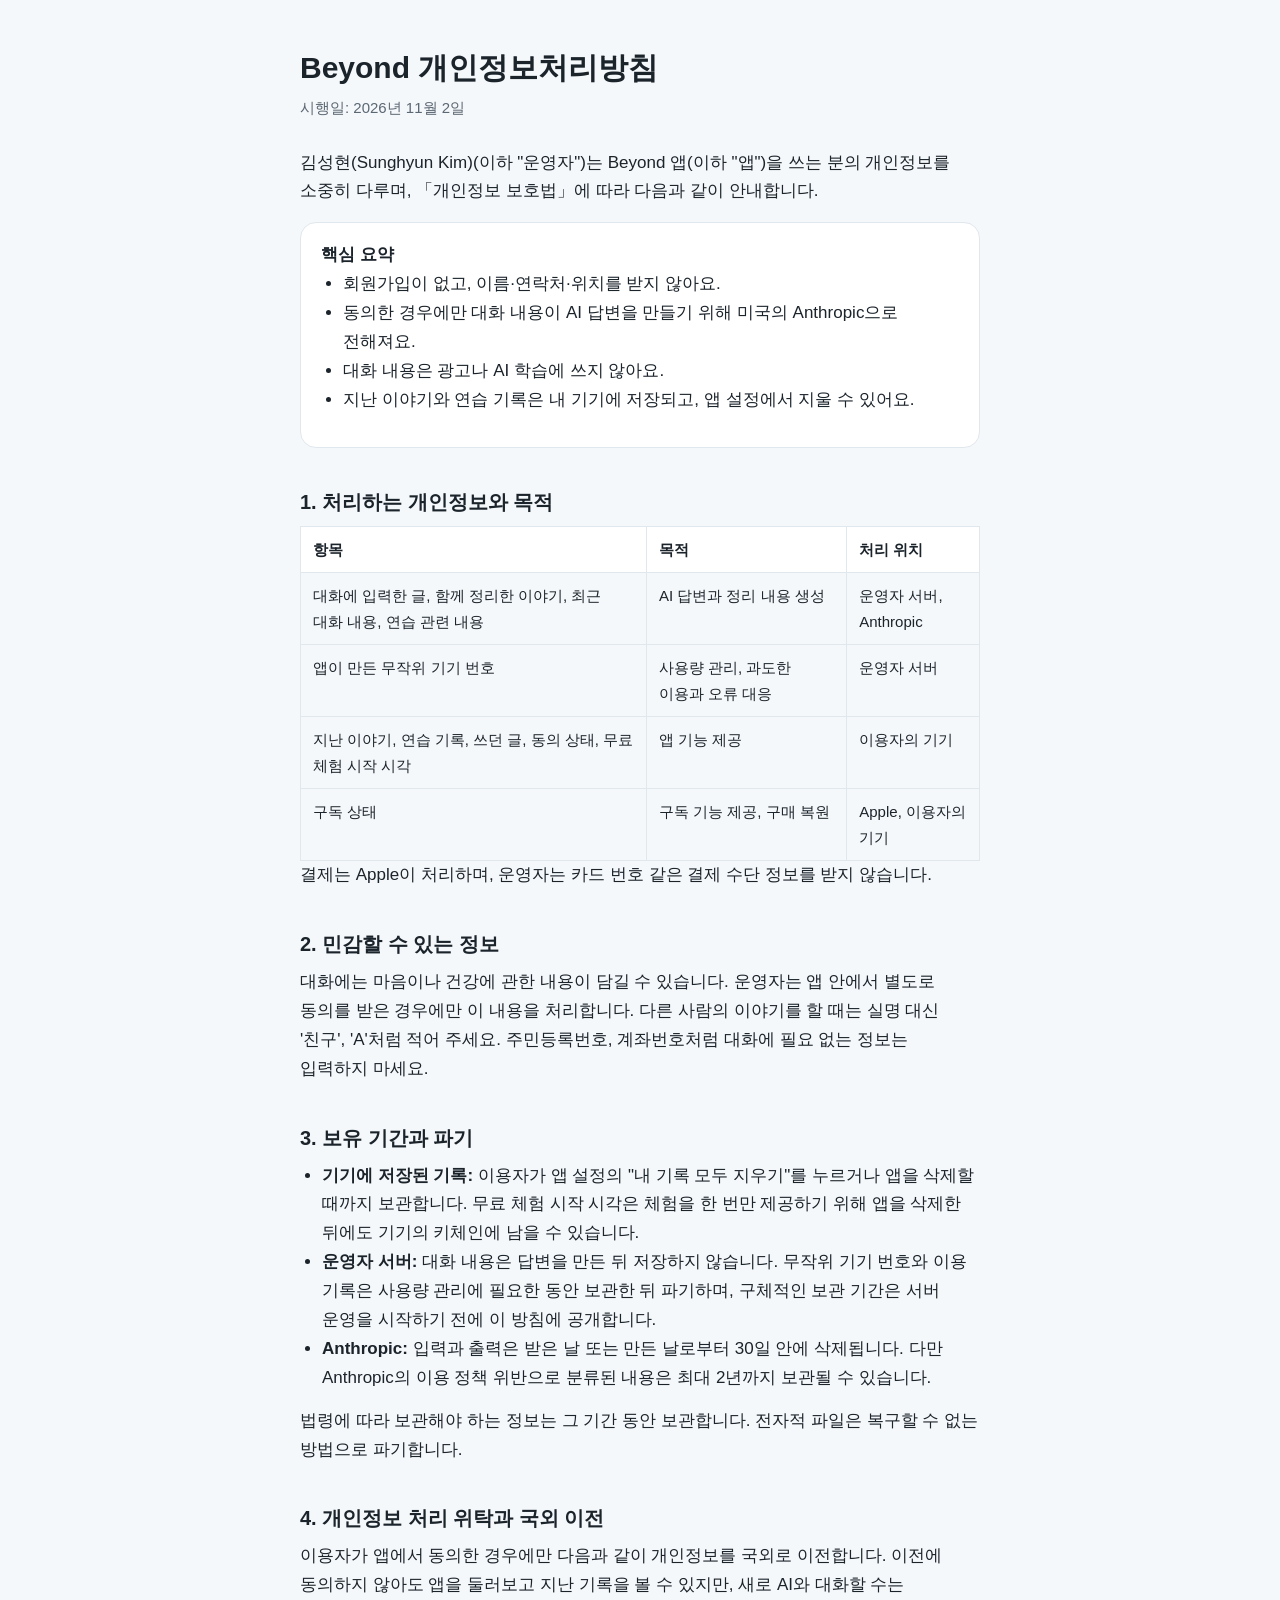
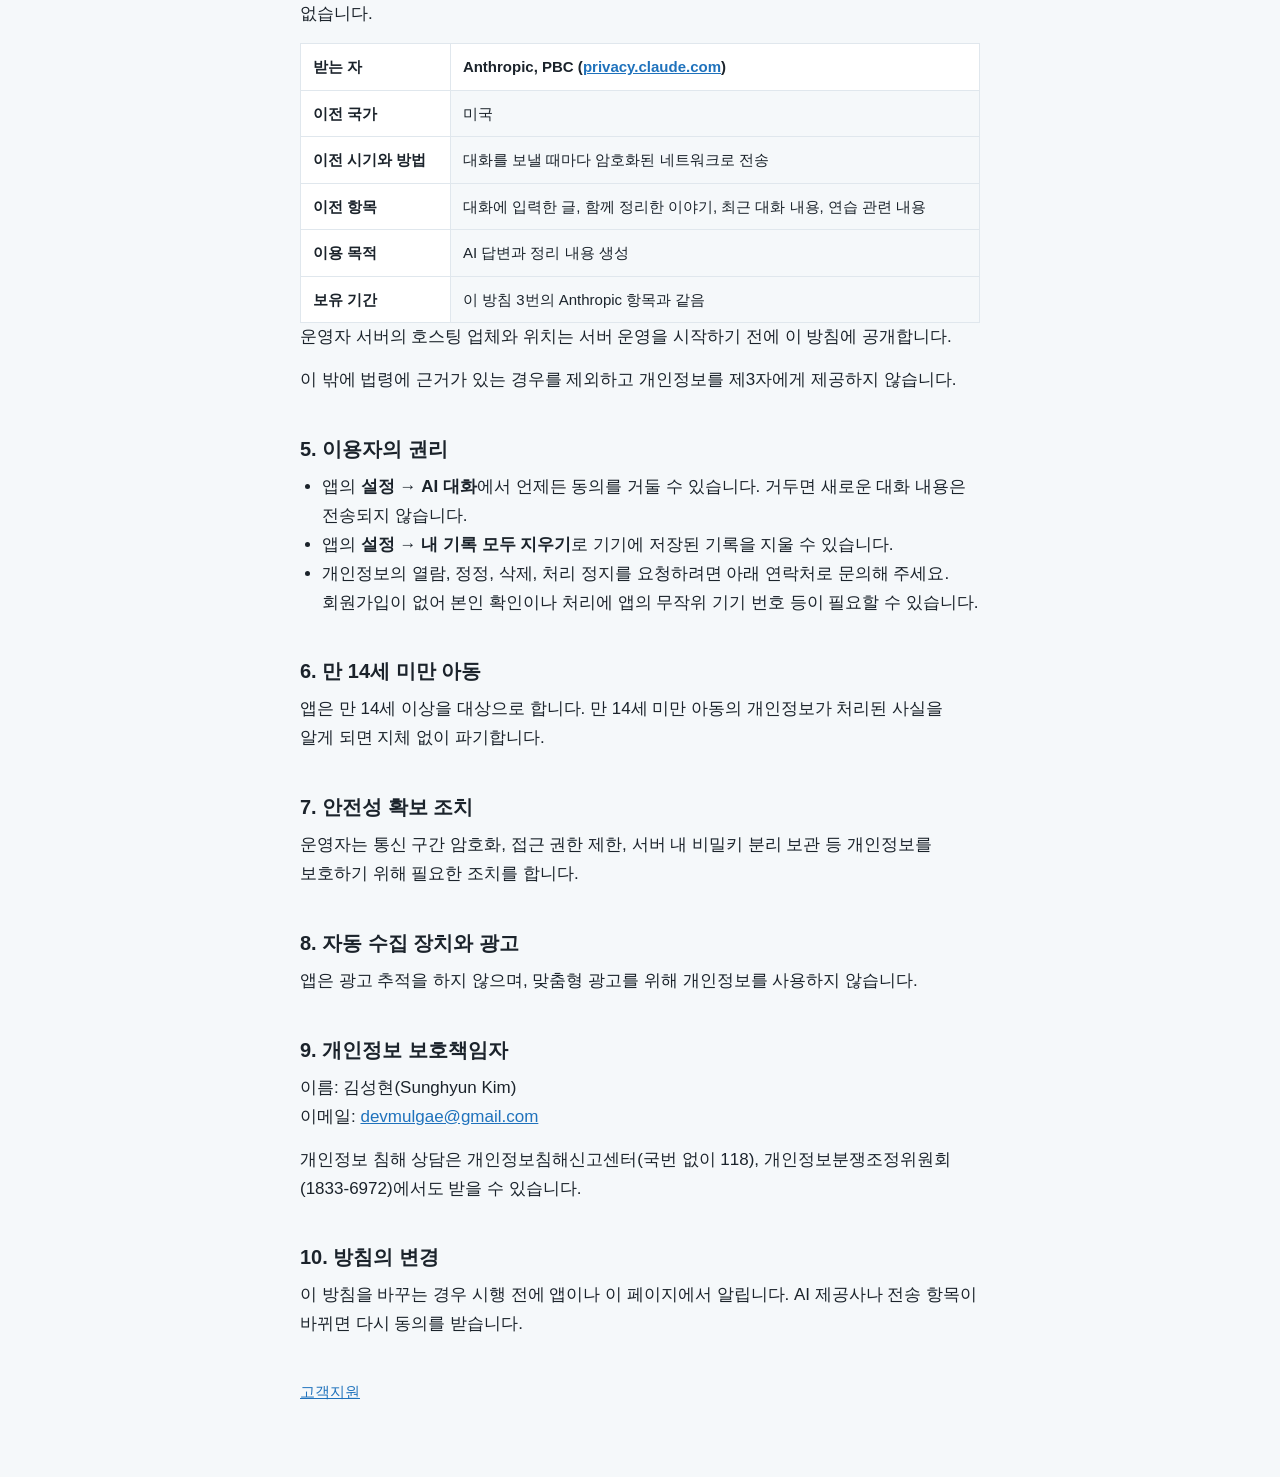
==== privacy/index.html @ 3f78236b "docs: Beyond 개인정보처리방침과 고객지원 페이지 추가 Co-Authored-By: Claude Opus 5.5 <noreply@anthropic.com>" ====
<!doctype html>
<html lang="ko">
<head>
<meta charset="utf-8">
<meta name="viewport" content="width=device-width, initial-scale=1">
<title>Beyond 개인정보처리방침</title>
<link rel="stylesheet" href="../style.css">
</head>
<body>
<main>
<h1>Beyond 개인정보처리방침</h1>
<p class="meta">시행일: 2026년 11월 2일</p>

<p>김성현(Sunghyun Kim)(이하 "운영자")는 Beyond 앱(이하 "앱")을 쓰는 분의 개인정보를 소중히 다루며, 「개인정보 보호법」에 따라 다음과 같이 안내합니다.</p>

<div class="card">
<strong>핵심 요약</strong>
<ul>
<li>회원가입이 없고, 이름·연락처·위치를 받지 않아요.</li>
<li>동의한 경우에만 대화 내용이 AI 답변을 만들기 위해 미국의 Anthropic으로 전해져요.</li>
<li>대화 내용은 광고나 AI 학습에 쓰지 않아요.</li>
<li>지난 이야기와 연습 기록은 내 기기에 저장되고, 앱 설정에서 지울 수 있어요.</li>
</ul>
</div>

<h2>1. 처리하는 개인정보와 목적</h2>
<div class="table"><table>
<tr><th>항목</th><th>목적</th><th>처리 위치</th></tr>
<tr><td>대화에 입력한 글, 함께 정리한 이야기, 최근 대화 내용, 연습 관련 내용</td><td>AI 답변과 정리 내용 생성</td><td>운영자 서버, Anthropic</td></tr>
<tr><td>앱이 만든 무작위 기기 번호</td><td>사용량 관리, 과도한 이용과 오류 대응</td><td>운영자 서버</td></tr>
<tr><td>지난 이야기, 연습 기록, 쓰던 글, 동의 상태, 무료 체험 시작 시각</td><td>앱 기능 제공</td><td>이용자의 기기</td></tr>
<tr><td>구독 상태</td><td>구독 기능 제공, 구매 복원</td><td>Apple, 이용자의 기기</td></tr>
</table></div>
<p>결제는 Apple이 처리하며, 운영자는 카드 번호 같은 결제 수단 정보를 받지 않습니다.</p>

<h2>2. 민감할 수 있는 정보</h2>
<p>대화에는 마음이나 건강에 관한 내용이 담길 수 있습니다. 운영자는 앱 안에서 별도로 동의를 받은 경우에만 이 내용을 처리합니다. 다른 사람의 이야기를 할 때는 실명 대신 '친구', 'A'처럼 적어 주세요. 주민등록번호, 계좌번호처럼 대화에 필요 없는 정보는 입력하지 마세요.</p>

<h2>3. 보유 기간과 파기</h2>
<ul>
<li><strong>기기에 저장된 기록:</strong> 이용자가 앱 설정의 "내 기록 모두 지우기"를 누르거나 앱을 삭제할 때까지 보관합니다. 무료 체험 시작 시각은 체험을 한 번만 제공하기 위해 앱을 삭제한 뒤에도 기기의 키체인에 남을 수 있습니다.</li>
<li><strong>운영자 서버:</strong> 대화 내용은 답변을 만든 뒤 저장하지 않습니다. 무작위 기기 번호와 이용 기록은 사용량 관리에 필요한 동안 보관한 뒤 파기하며, 구체적인 보관 기간은 서버 운영을 시작하기 전에 이 방침에 공개합니다.</li>
<li><strong>Anthropic:</strong> 입력과 출력은 받은 날 또는 만든 날로부터 30일 안에 삭제됩니다. 다만 Anthropic의 이용 정책 위반으로 분류된 내용은 최대 2년까지 보관될 수 있습니다.</li>
</ul>
<p>법령에 따라 보관해야 하는 정보는 그 기간 동안 보관합니다. 전자적 파일은 복구할 수 없는 방법으로 파기합니다.</p>

<h2>4. 개인정보 처리 위탁과 국외 이전</h2>
<p>이용자가 앱에서 동의한 경우에만 다음과 같이 개인정보를 국외로 이전합니다. 이전에 동의하지 않아도 앱을 둘러보고 지난 기록을 볼 수 있지만, 새로 AI와 대화할 수는 없습니다.</p>
<div class="table"><table>
<tr><th>받는 자</th><th>Anthropic, PBC (<a href="https://privacy.claude.com">privacy.claude.com</a>)</th></tr>
<tr><th>이전 국가</th><td>미국</td></tr>
<tr><th>이전 시기와 방법</th><td>대화를 보낼 때마다 암호화된 네트워크로 전송</td></tr>
<tr><th>이전 항목</th><td>대화에 입력한 글, 함께 정리한 이야기, 최근 대화 내용, 연습 관련 내용</td></tr>
<tr><th>이용 목적</th><td>AI 답변과 정리 내용 생성</td></tr>
<tr><th>보유 기간</th><td>이 방침 3번의 Anthropic 항목과 같음</td></tr>
</table></div>
<p>운영자 서버의 호스팅 업체와 위치는 서버 운영을 시작하기 전에 이 방침에 공개합니다.</p>
<p>이 밖에 법령에 근거가 있는 경우를 제외하고 개인정보를 제3자에게 제공하지 않습니다.</p>

<h2>5. 이용자의 권리</h2>
<ul>
<li>앱의 <strong>설정 → AI 대화</strong>에서 언제든 동의를 거둘 수 있습니다. 거두면 새로운 대화 내용은 전송되지 않습니다.</li>
<li>앱의 <strong>설정 → 내 기록 모두 지우기</strong>로 기기에 저장된 기록을 지울 수 있습니다.</li>
<li>개인정보의 열람, 정정, 삭제, 처리 정지를 요청하려면 아래 연락처로 문의해 주세요. 회원가입이 없어 본인 확인이나 처리에 앱의 무작위 기기 번호 등이 필요할 수 있습니다.</li>
</ul>

<h2>6. 만 14세 미만 아동</h2>
<p>앱은 만 14세 이상을 대상으로 합니다. 만 14세 미만 아동의 개인정보가 처리된 사실을 알게 되면 지체 없이 파기합니다.</p>

<h2>7. 안전성 확보 조치</h2>
<p>운영자는 통신 구간 암호화, 접근 권한 제한, 서버 내 비밀키 분리 보관 등 개인정보를 보호하기 위해 필요한 조치를 합니다.</p>

<h2>8. 자동 수집 장치와 광고</h2>
<p>앱은 광고 추적을 하지 않으며, 맞춤형 광고를 위해 개인정보를 사용하지 않습니다.</p>

<h2>9. 개인정보 보호책임자</h2>
<p>이름: 김성현(Sunghyun Kim)<br>이메일: <a href="mailto:devmulgae@gmail.com">devmulgae@gmail.com</a></p>
<p>개인정보 침해 상담은 개인정보침해신고센터(국번 없이 118), 개인정보분쟁조정위원회(1833-6972)에서도 받을 수 있습니다.</p>

<h2>10. 방침의 변경</h2>
<p>이 방침을 바꾸는 경우 시행 전에 앱이나 이 페이지에서 알립니다. AI 제공사나 전송 항목이 바뀌면 다시 동의를 받습니다.</p>

<nav><a href="../support/">고객지원</a></nav>
</main>
</body>
</html>
---- style.css ----
:root {
  color-scheme: light dark;
  --canvas: #f5f8fa;
  --surface: #ffffff;
  --text: #1b232b;
  --muted: #5b6773;
  --accent: #1f72bc;
  --border: #e0e7ed;
}
@media (prefers-color-scheme: dark) {
  :root {
    --canvas: #12181e;
    --surface: #1b232b;
    --text: #f1f5f8;
    --muted: #a9b5c0;
    --accent: #7dbbf0;
    --border: #2d3843;
  }
}
* { box-sizing: border-box; }
body {
  margin: 0;
  background: var(--canvas);
  color: var(--text);
  font-family: -apple-system, BlinkMacSystemFont, "Apple SD Gothic Neo", "Noto Sans KR", sans-serif;
  font-size: 17px;
  line-height: 1.7;
  word-break: keep-all;
  overflow-wrap: anywhere;
}
main { max-width: 720px; margin: 0 auto; padding: 48px 20px 72px; }
h1 { font-size: 30px; line-height: 1.3; margin: 0 0 8px; }
h2 { font-size: 20px; line-height: 1.4; margin: 40px 0 10px; }
p, ul { margin: 0 0 14px; }
ul { padding-left: 22px; }
a { color: var(--accent); }
.meta { color: var(--muted); font-size: 15px; margin-bottom: 28px; }
.card {
  background: var(--surface);
  border: 1px solid var(--border);
  border-radius: 16px;
  padding: 18px 20px;
  margin: 16px 0;
}
.table { overflow-x: auto; }
table { width: 100%; min-width: 480px; border-collapse: collapse; font-size: 15px; }
th, td { border: 1px solid var(--border); padding: 10px 12px; text-align: left; vertical-align: top; }
th { background: var(--surface); }
nav { margin-top: 40px; color: var(--muted); font-size: 15px; }
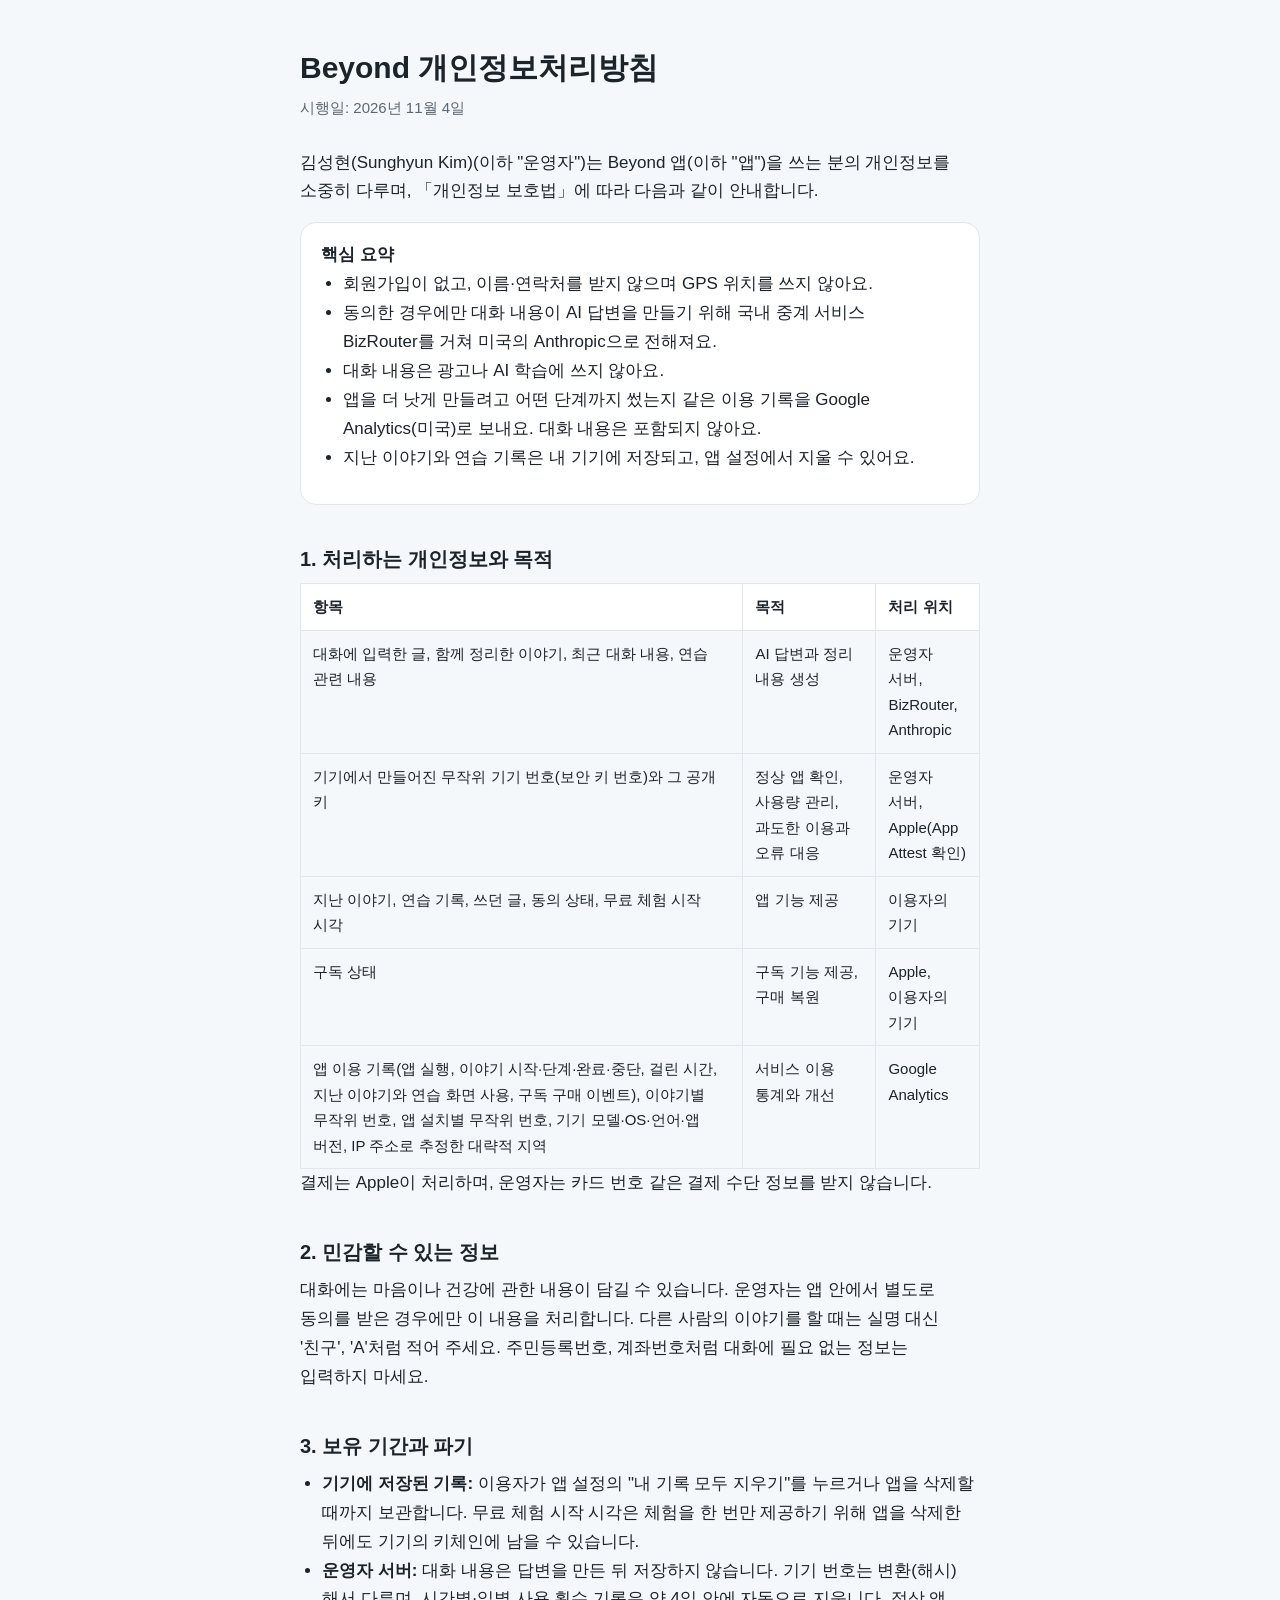
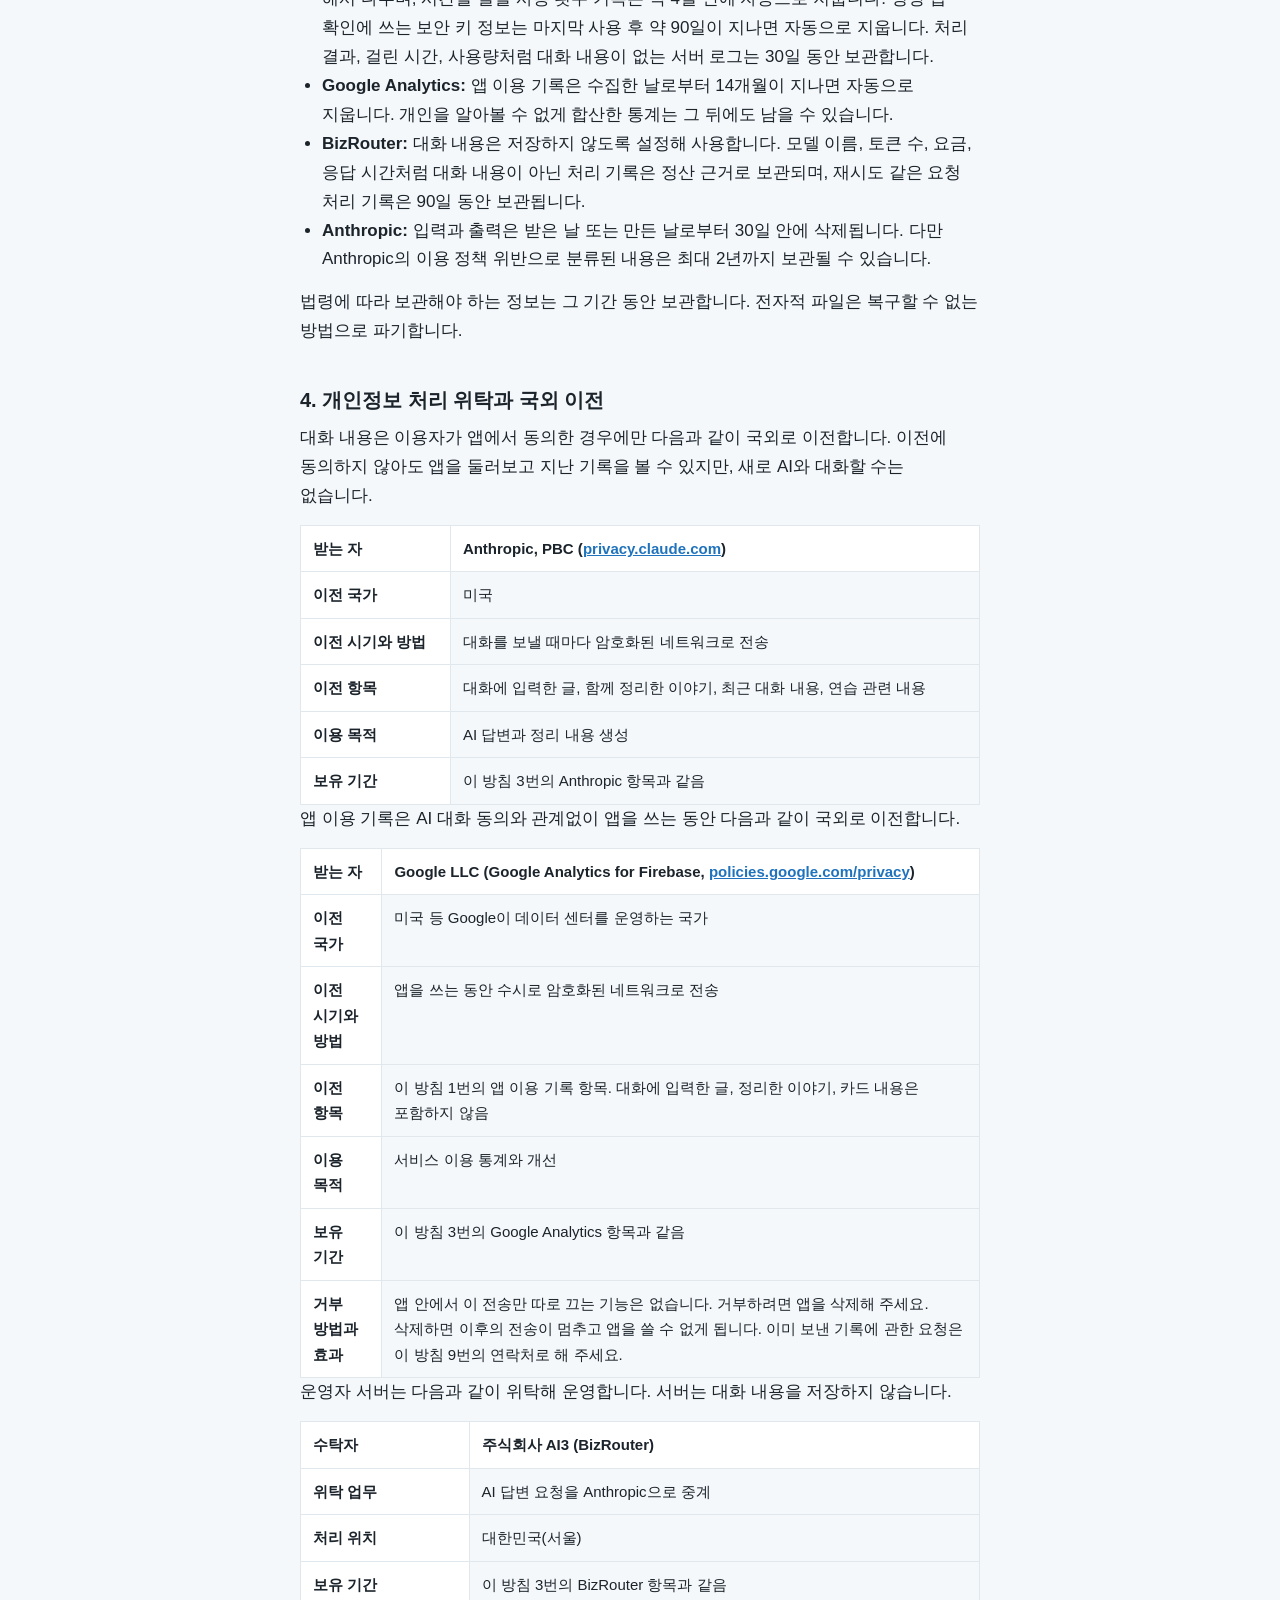
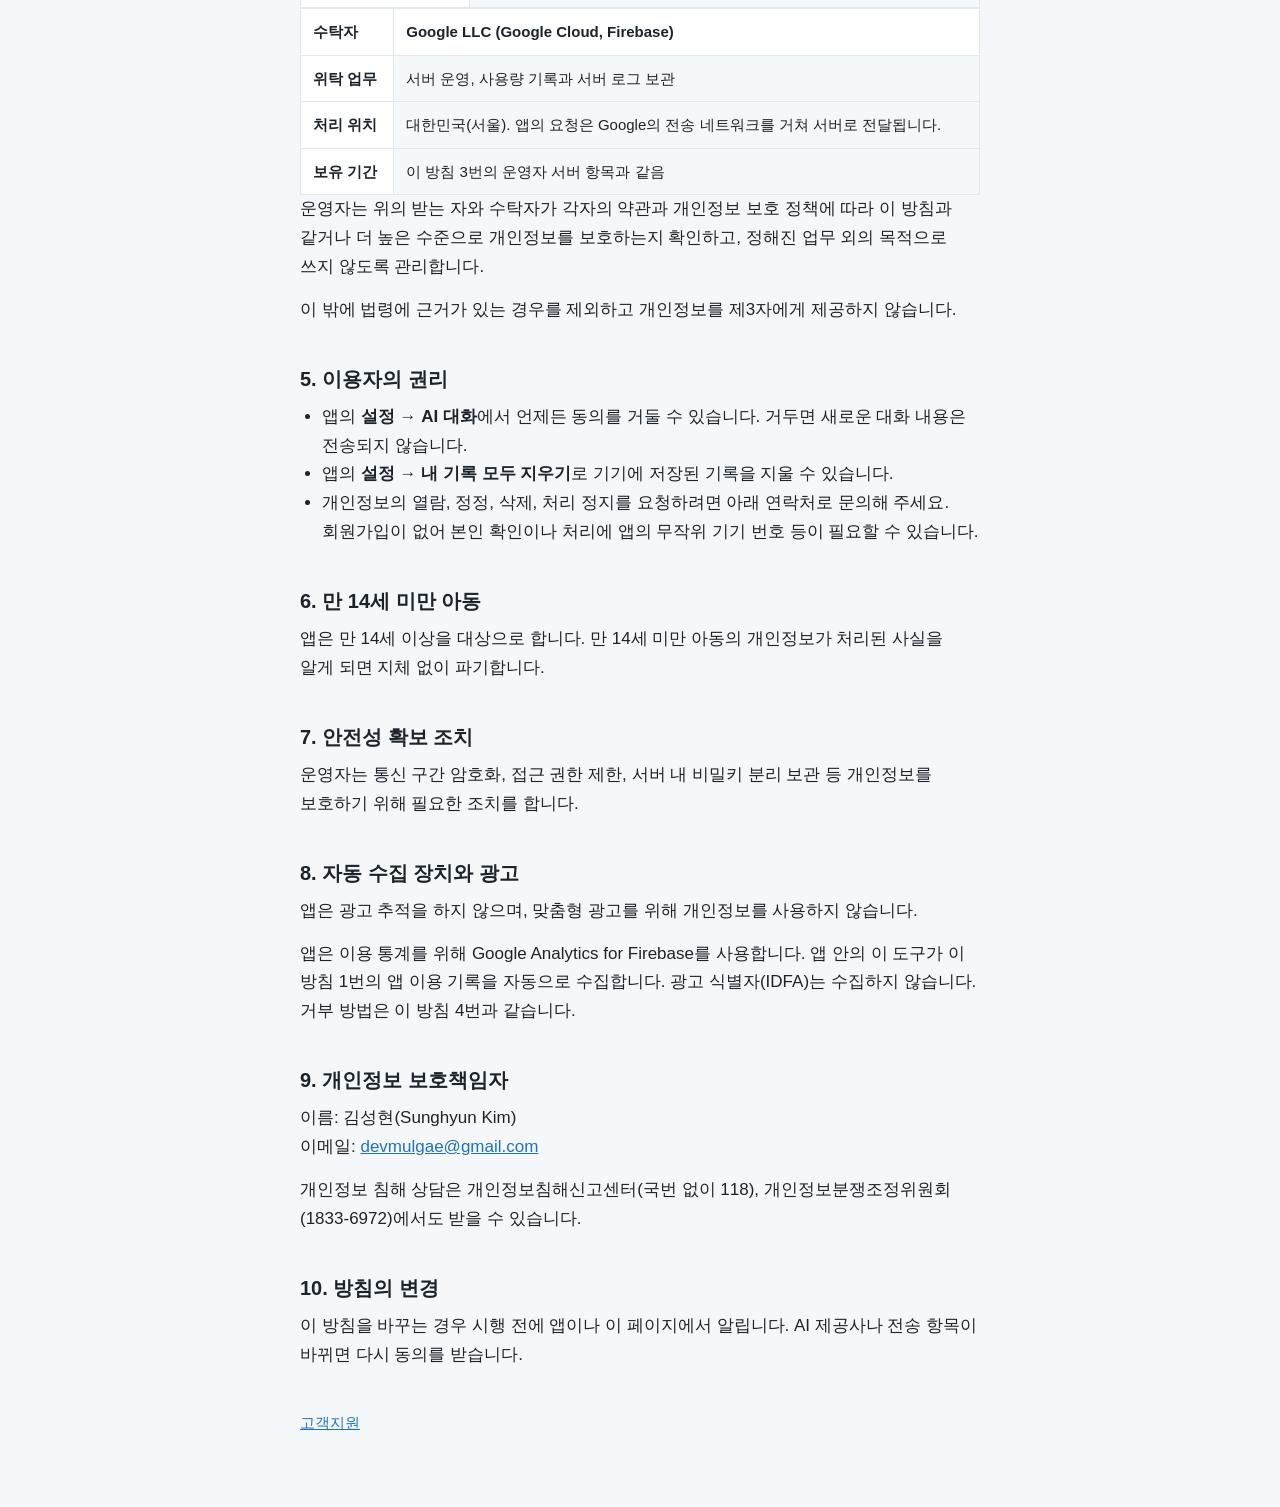
==== commit 98e55072: "docs: 개인정보처리방침에 BizRouter·Firebase·GA4 내용을 반영하고 고객지원 FAQ를 보강함 Co-Authored-By: Claude Opus 5.5 <norep" ====
--- a/privacy/index.html
+++ b/privacy/index.html
@@ -9,16 +9,17 @@
 <body>
 <main>
 <h1>Beyond 개인정보처리방침</h1>
-<p class="meta">시행일: 2026년 11월 2일</p>
+<p class="meta">시행일: 2026년 11월 4일</p>
 
 <p>김성현(Sunghyun Kim)(이하 "운영자")는 Beyond 앱(이하 "앱")을 쓰는 분의 개인정보를 소중히 다루며, 「개인정보 보호법」에 따라 다음과 같이 안내합니다.</p>
 
 <div class="card">
 <strong>핵심 요약</strong>
 <ul>
-<li>회원가입이 없고, 이름·연락처·위치를 받지 않아요.</li>
-<li>동의한 경우에만 대화 내용이 AI 답변을 만들기 위해 미국의 Anthropic으로 전해져요.</li>
+<li>회원가입이 없고, 이름·연락처를 받지 않으며 GPS 위치를 쓰지 않아요.</li>
+<li>동의한 경우에만 대화 내용이 AI 답변을 만들기 위해 국내 중계 서비스 BizRouter를 거쳐 미국의 Anthropic으로 전해져요.</li>
 <li>대화 내용은 광고나 AI 학습에 쓰지 않아요.</li>
+<li>앱을 더 낫게 만들려고 어떤 단계까지 썼는지 같은 이용 기록을 Google Analytics(미국)로 보내요. 대화 내용은 포함되지 않아요.</li>
 <li>지난 이야기와 연습 기록은 내 기기에 저장되고, 앱 설정에서 지울 수 있어요.</li>
 </ul>
 </div>
@@ -26,10 +27,11 @@
 <h2>1. 처리하는 개인정보와 목적</h2>
 <div class="table"><table>
 <tr><th>항목</th><th>목적</th><th>처리 위치</th></tr>
-<tr><td>대화에 입력한 글, 함께 정리한 이야기, 최근 대화 내용, 연습 관련 내용</td><td>AI 답변과 정리 내용 생성</td><td>운영자 서버, Anthropic</td></tr>
-<tr><td>앱이 만든 무작위 기기 번호</td><td>사용량 관리, 과도한 이용과 오류 대응</td><td>운영자 서버</td></tr>
+<tr><td>대화에 입력한 글, 함께 정리한 이야기, 최근 대화 내용, 연습 관련 내용</td><td>AI 답변과 정리 내용 생성</td><td>운영자 서버, BizRouter, Anthropic</td></tr>
+<tr><td>기기에서 만들어진 무작위 기기 번호(보안 키 번호)와 그 공개 키</td><td>정상 앱 확인, 사용량 관리, 과도한 이용과 오류 대응</td><td>운영자 서버, Apple(App Attest 확인)</td></tr>
 <tr><td>지난 이야기, 연습 기록, 쓰던 글, 동의 상태, 무료 체험 시작 시각</td><td>앱 기능 제공</td><td>이용자의 기기</td></tr>
 <tr><td>구독 상태</td><td>구독 기능 제공, 구매 복원</td><td>Apple, 이용자의 기기</td></tr>
+<tr><td>앱 이용 기록(앱 실행, 이야기 시작·단계·완료·중단, 걸린 시간, 지난 이야기와 연습 화면 사용, 구독 구매 이벤트), 이야기별 무작위 번호, 앱 설치별 무작위 번호, 기기 모델·OS·언어·앱 버전, IP 주소로 추정한 대략적 지역</td><td>서비스 이용 통계와 개선</td><td>Google Analytics</td></tr>
 </table></div>
 <p>결제는 Apple이 처리하며, 운영자는 카드 번호 같은 결제 수단 정보를 받지 않습니다.</p>
 
@@ -39,13 +41,15 @@
 <h2>3. 보유 기간과 파기</h2>
 <ul>
 <li><strong>기기에 저장된 기록:</strong> 이용자가 앱 설정의 "내 기록 모두 지우기"를 누르거나 앱을 삭제할 때까지 보관합니다. 무료 체험 시작 시각은 체험을 한 번만 제공하기 위해 앱을 삭제한 뒤에도 기기의 키체인에 남을 수 있습니다.</li>
-<li><strong>운영자 서버:</strong> 대화 내용은 답변을 만든 뒤 저장하지 않습니다. 무작위 기기 번호와 이용 기록은 사용량 관리에 필요한 동안 보관한 뒤 파기하며, 구체적인 보관 기간은 서버 운영을 시작하기 전에 이 방침에 공개합니다.</li>
+<li><strong>운영자 서버:</strong> 대화 내용은 답변을 만든 뒤 저장하지 않습니다. 기기 번호는 변환(해시)해서 다루며, 시간별·일별 사용 횟수 기록은 약 4일 안에 자동으로 지웁니다. 정상 앱 확인에 쓰는 보안 키 정보는 마지막 사용 후 약 90일이 지나면 자동으로 지웁니다. 처리 결과, 걸린 시간, 사용량처럼 대화 내용이 없는 서버 로그는 30일 동안 보관합니다.</li>
+<li><strong>Google Analytics:</strong> 앱 이용 기록은 수집한 날로부터 14개월이 지나면 자동으로 지웁니다. 개인을 알아볼 수 없게 합산한 통계는 그 뒤에도 남을 수 있습니다.</li>
+<li><strong>BizRouter:</strong> 대화 내용은 저장하지 않도록 설정해 사용합니다. 모델 이름, 토큰 수, 요금, 응답 시간처럼 대화 내용이 아닌 처리 기록은 정산 근거로 보관되며, 재시도 같은 요청 처리 기록은 90일 동안 보관됩니다.</li>
 <li><strong>Anthropic:</strong> 입력과 출력은 받은 날 또는 만든 날로부터 30일 안에 삭제됩니다. 다만 Anthropic의 이용 정책 위반으로 분류된 내용은 최대 2년까지 보관될 수 있습니다.</li>
 </ul>
 <p>법령에 따라 보관해야 하는 정보는 그 기간 동안 보관합니다. 전자적 파일은 복구할 수 없는 방법으로 파기합니다.</p>
 
 <h2>4. 개인정보 처리 위탁과 국외 이전</h2>
-<p>이용자가 앱에서 동의한 경우에만 다음과 같이 개인정보를 국외로 이전합니다. 이전에 동의하지 않아도 앱을 둘러보고 지난 기록을 볼 수 있지만, 새로 AI와 대화할 수는 없습니다.</p>
+<p>대화 내용은 이용자가 앱에서 동의한 경우에만 다음과 같이 국외로 이전합니다. 이전에 동의하지 않아도 앱을 둘러보고 지난 기록을 볼 수 있지만, 새로 AI와 대화할 수는 없습니다.</p>
 <div class="table"><table>
 <tr><th>받는 자</th><th>Anthropic, PBC (<a href="https://privacy.claude.com">privacy.claude.com</a>)</th></tr>
 <tr><th>이전 국가</th><td>미국</td></tr>
@@ -54,7 +58,30 @@
 <tr><th>이용 목적</th><td>AI 답변과 정리 내용 생성</td></tr>
 <tr><th>보유 기간</th><td>이 방침 3번의 Anthropic 항목과 같음</td></tr>
 </table></div>
-<p>운영자 서버의 호스팅 업체와 위치는 서버 운영을 시작하기 전에 이 방침에 공개합니다.</p>
+<p>앱 이용 기록은 AI 대화 동의와 관계없이 앱을 쓰는 동안 다음과 같이 국외로 이전합니다.</p>
+<div class="table"><table>
+<tr><th>받는 자</th><th>Google LLC (Google Analytics for Firebase, <a href="https://policies.google.com/privacy">policies.google.com/privacy</a>)</th></tr>
+<tr><th>이전 국가</th><td>미국 등 Google이 데이터 센터를 운영하는 국가</td></tr>
+<tr><th>이전 시기와 방법</th><td>앱을 쓰는 동안 수시로 암호화된 네트워크로 전송</td></tr>
+<tr><th>이전 항목</th><td>이 방침 1번의 앱 이용 기록 항목. 대화에 입력한 글, 정리한 이야기, 카드 내용은 포함하지 않음</td></tr>
+<tr><th>이용 목적</th><td>서비스 이용 통계와 개선</td></tr>
+<tr><th>보유 기간</th><td>이 방침 3번의 Google Analytics 항목과 같음</td></tr>
+<tr><th>거부 방법과 효과</th><td>앱 안에서 이 전송만 따로 끄는 기능은 없습니다. 거부하려면 앱을 삭제해 주세요. 삭제하면 이후의 전송이 멈추고 앱을 쓸 수 없게 됩니다. 이미 보낸 기록에 관한 요청은 이 방침 9번의 연락처로 해 주세요.</td></tr>
+</table></div>
+<p>운영자 서버는 다음과 같이 위탁해 운영합니다. 서버는 대화 내용을 저장하지 않습니다.</p>
+<div class="table"><table>
+<tr><th>수탁자</th><th>주식회사 AI3 (BizRouter)</th></tr>
+<tr><th>위탁 업무</th><td>AI 답변 요청을 Anthropic으로 중계</td></tr>
+<tr><th>처리 위치</th><td>대한민국(서울)</td></tr>
+<tr><th>보유 기간</th><td>이 방침 3번의 BizRouter 항목과 같음</td></tr>
+</table></div>
+<div class="table"><table>
+<tr><th>수탁자</th><th>Google LLC (Google Cloud, Firebase)</th></tr>
+<tr><th>위탁 업무</th><td>서버 운영, 사용량 기록과 서버 로그 보관</td></tr>
+<tr><th>처리 위치</th><td>대한민국(서울). 앱의 요청은 Google의 전송 네트워크를 거쳐 서버로 전달됩니다.</td></tr>
+<tr><th>보유 기간</th><td>이 방침 3번의 운영자 서버 항목과 같음</td></tr>
+</table></div>
+<p>운영자는 위의 받는 자와 수탁자가 각자의 약관과 개인정보 보호 정책에 따라 이 방침과 같거나 더 높은 수준으로 개인정보를 보호하는지 확인하고, 정해진 업무 외의 목적으로 쓰지 않도록 관리합니다.</p>
 <p>이 밖에 법령에 근거가 있는 경우를 제외하고 개인정보를 제3자에게 제공하지 않습니다.</p>
 
 <h2>5. 이용자의 권리</h2>
@@ -72,6 +99,7 @@
 
 <h2>8. 자동 수집 장치와 광고</h2>
 <p>앱은 광고 추적을 하지 않으며, 맞춤형 광고를 위해 개인정보를 사용하지 않습니다.</p>
+<p>앱은 이용 통계를 위해 Google Analytics for Firebase를 사용합니다. 앱 안의 이 도구가 이 방침 1번의 앱 이용 기록을 자동으로 수집합니다. 광고 식별자(IDFA)는 수집하지 않습니다. 거부 방법은 이 방침 4번과 같습니다.</p>
 
 <h2>9. 개인정보 보호책임자</h2>
 <p>이름: 김성현(Sunghyun Kim)<br>이메일: <a href="mailto:devmulgae@gmail.com">devmulgae@gmail.com</a></p>
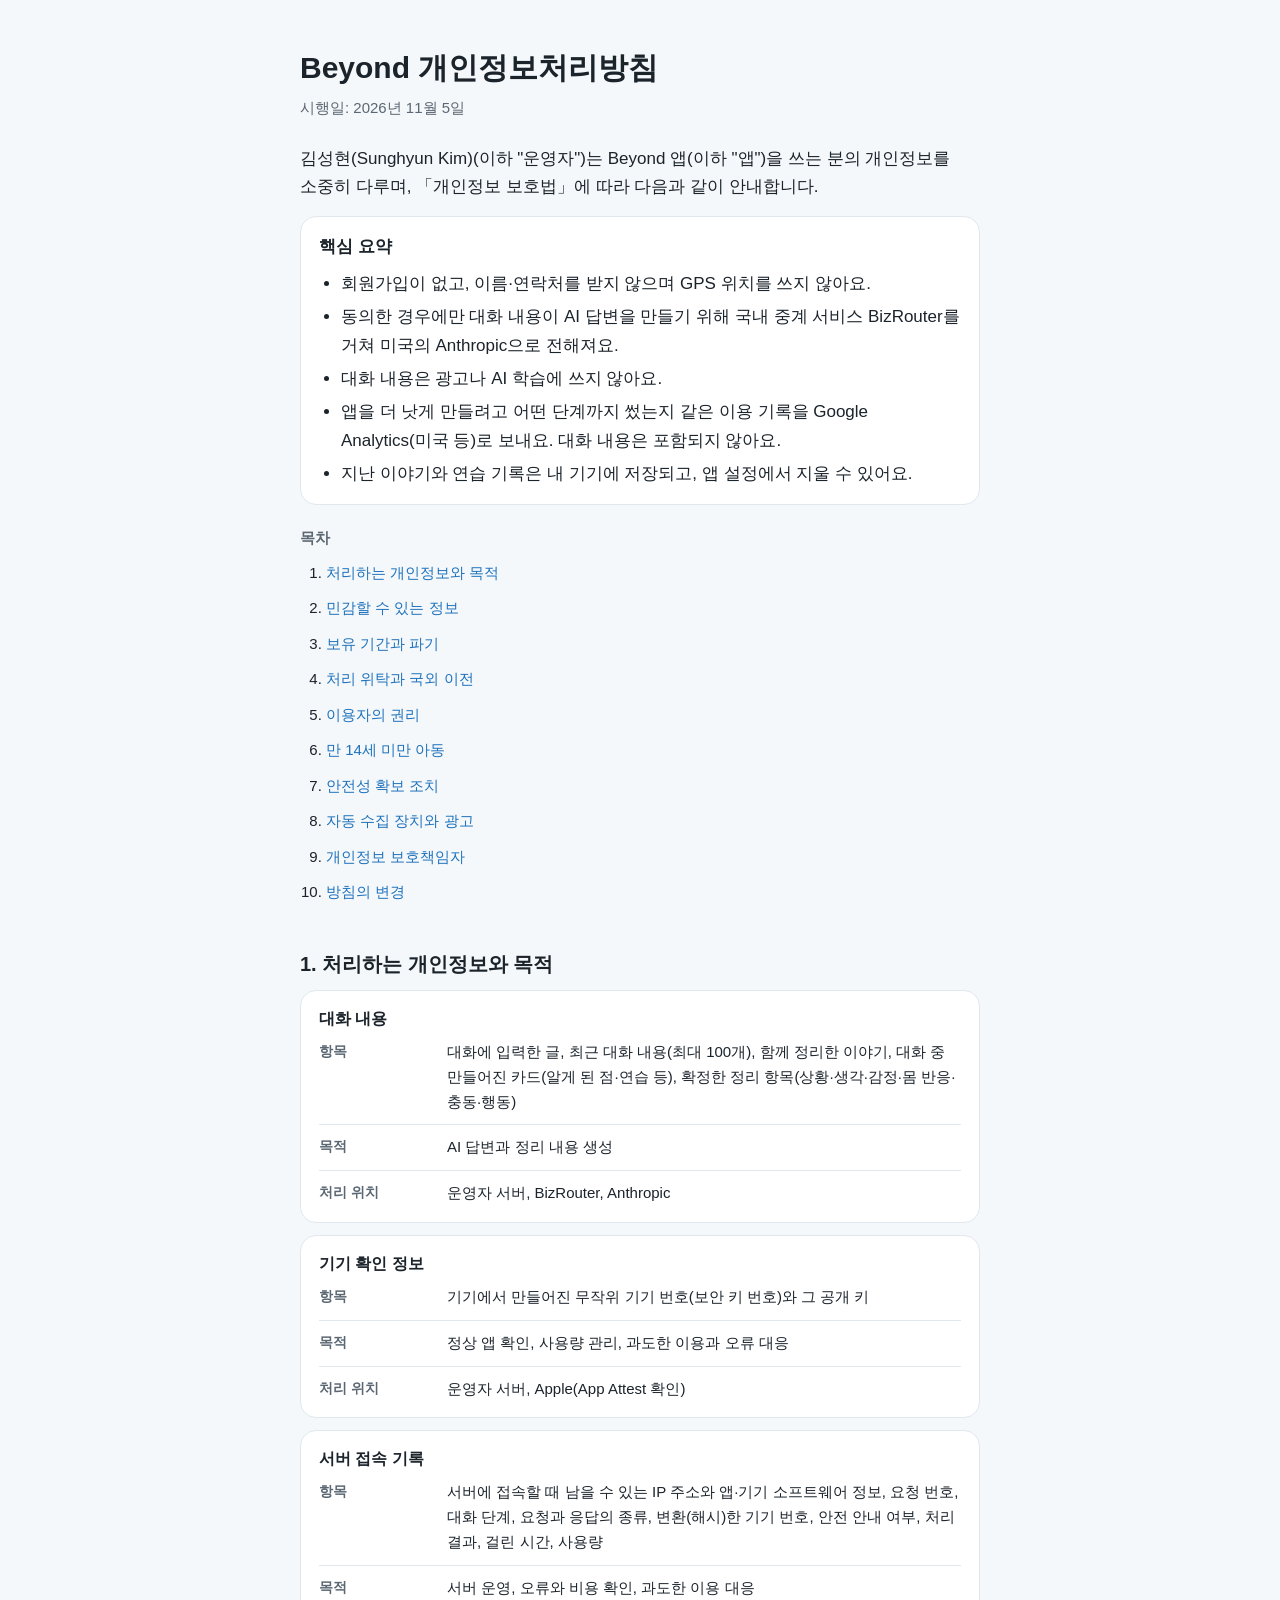
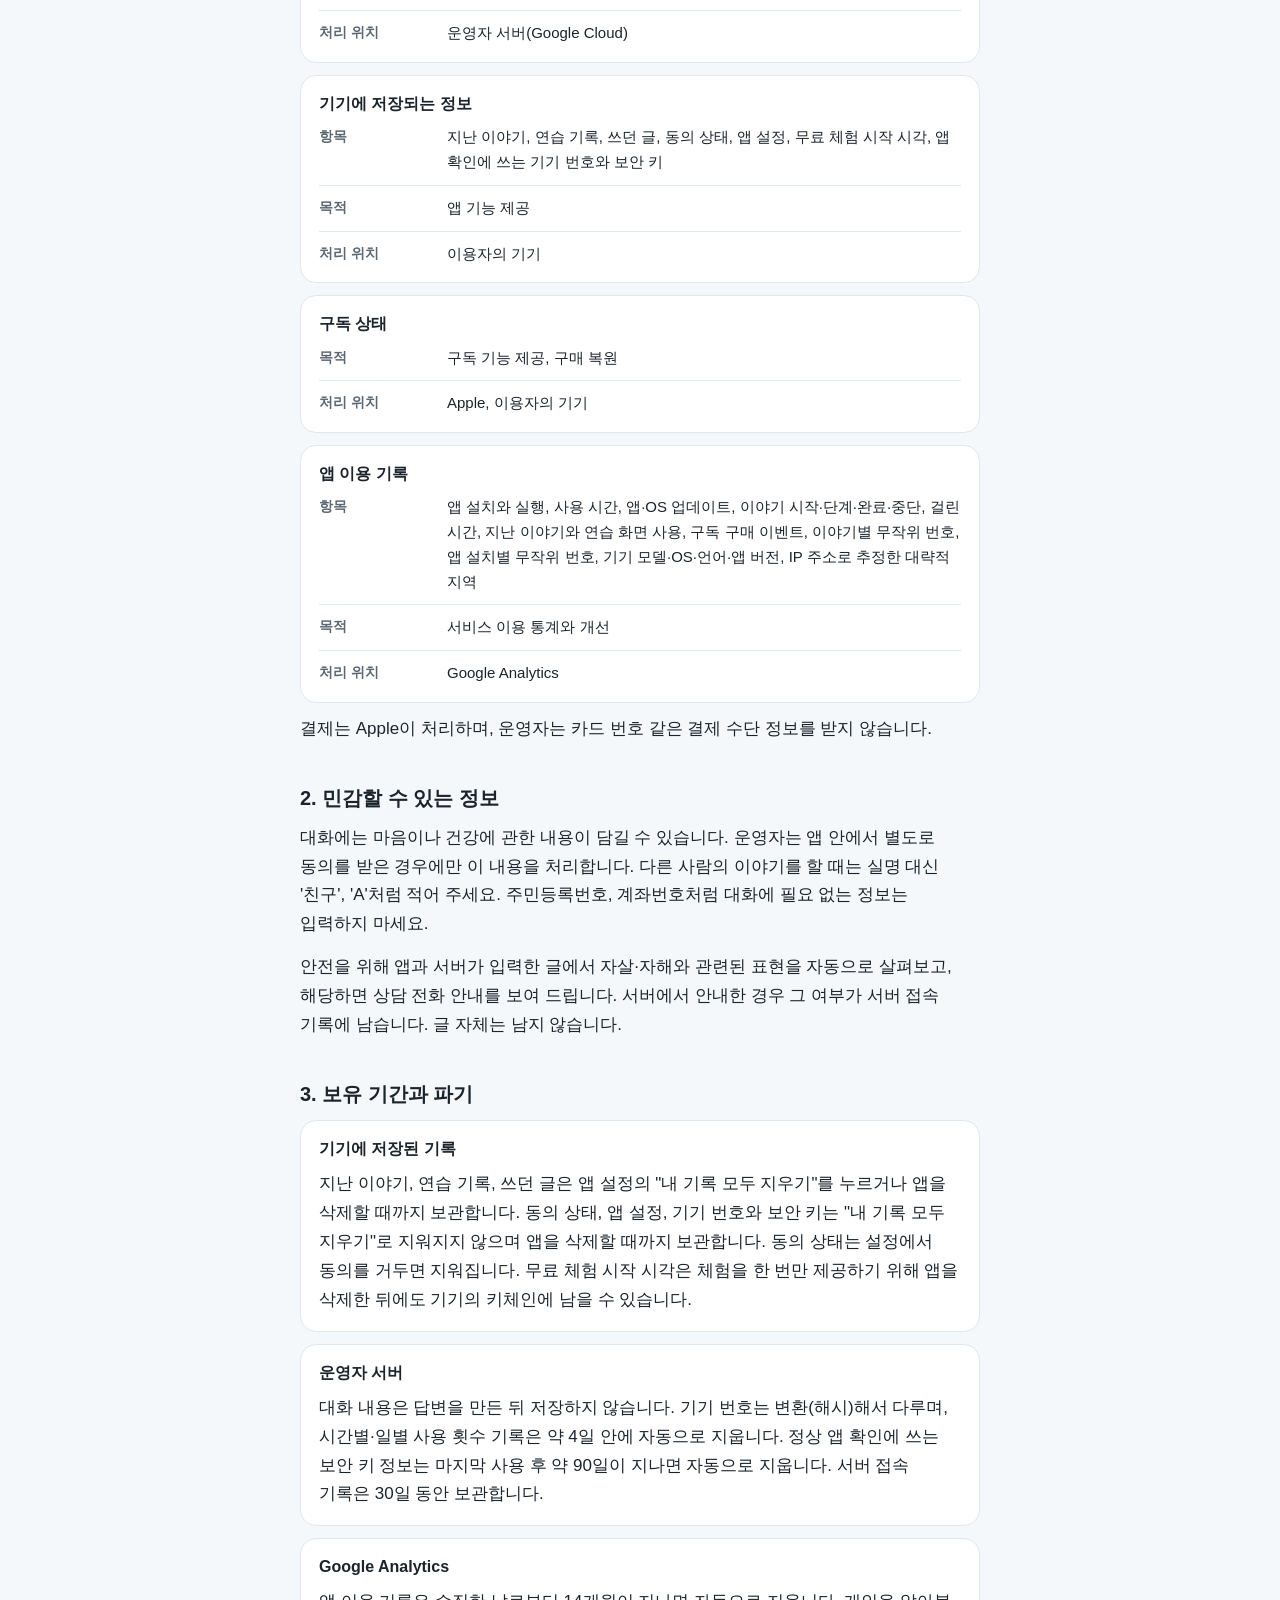
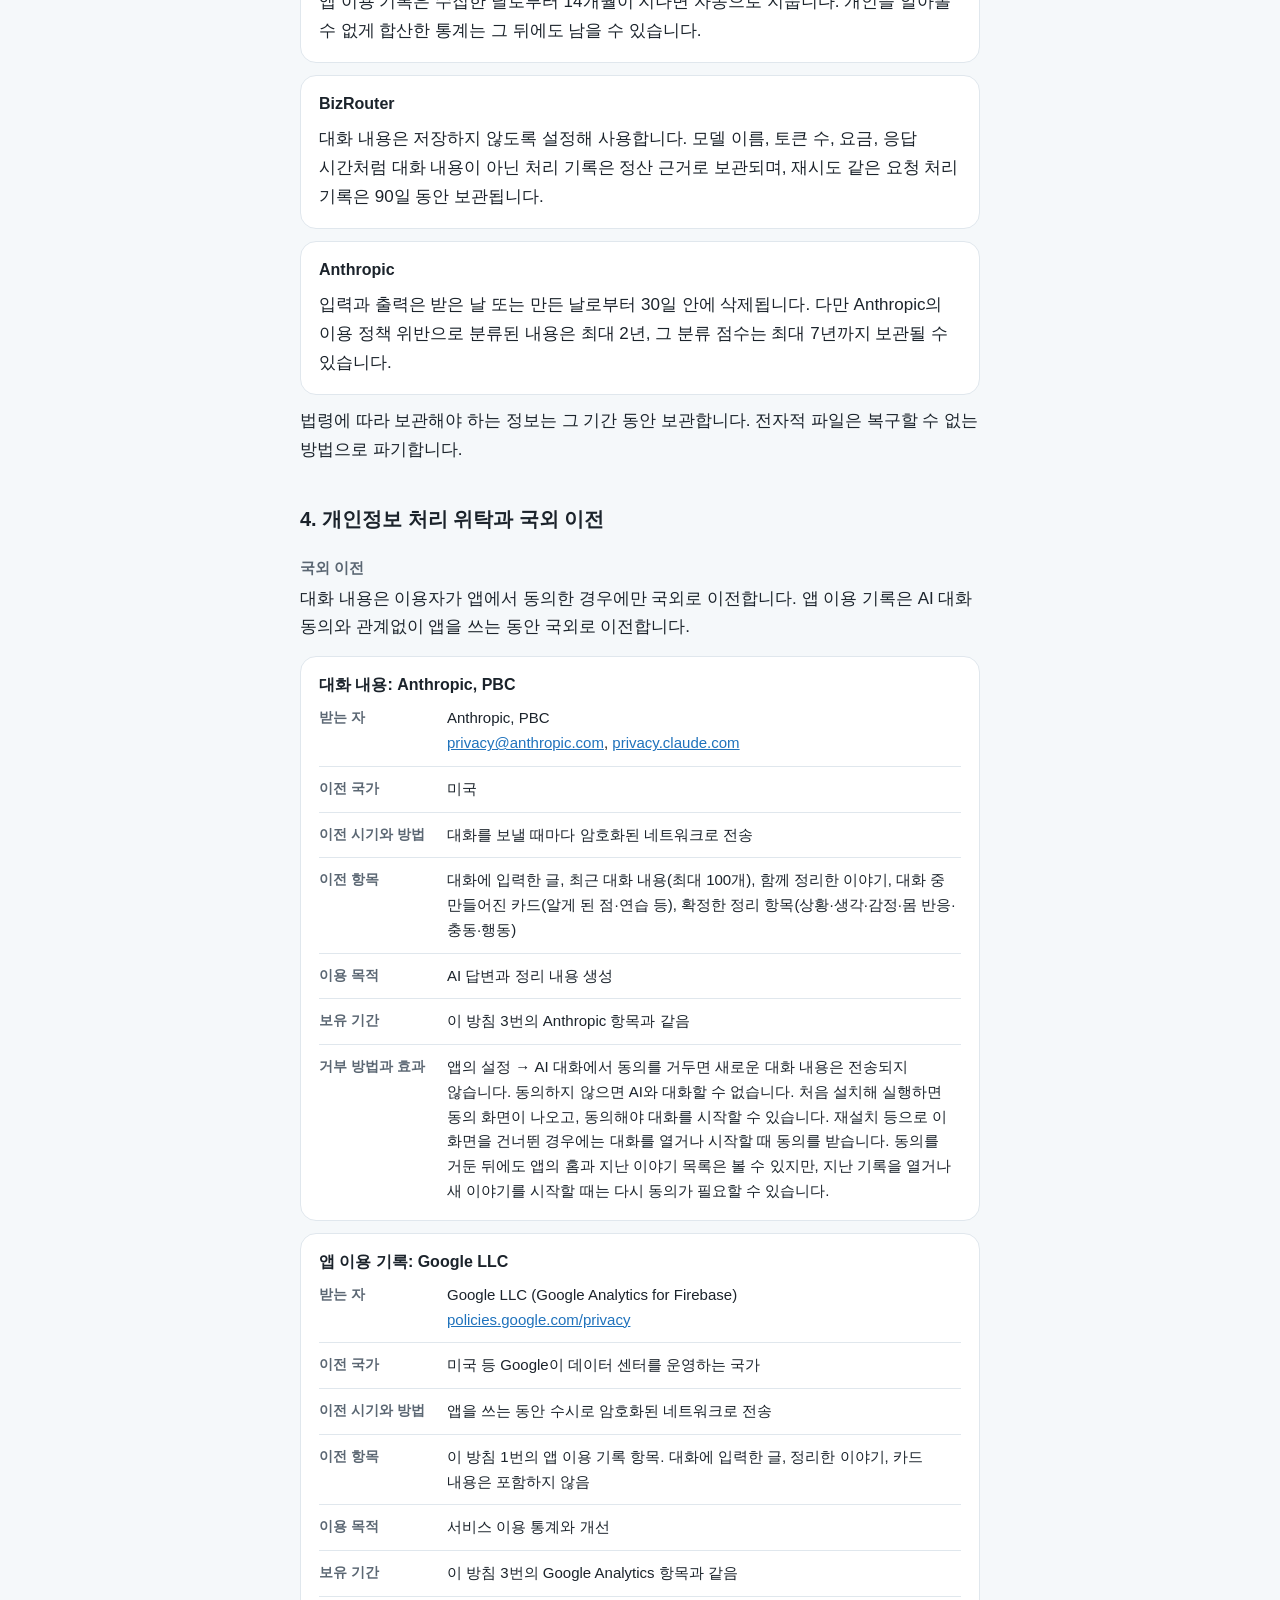
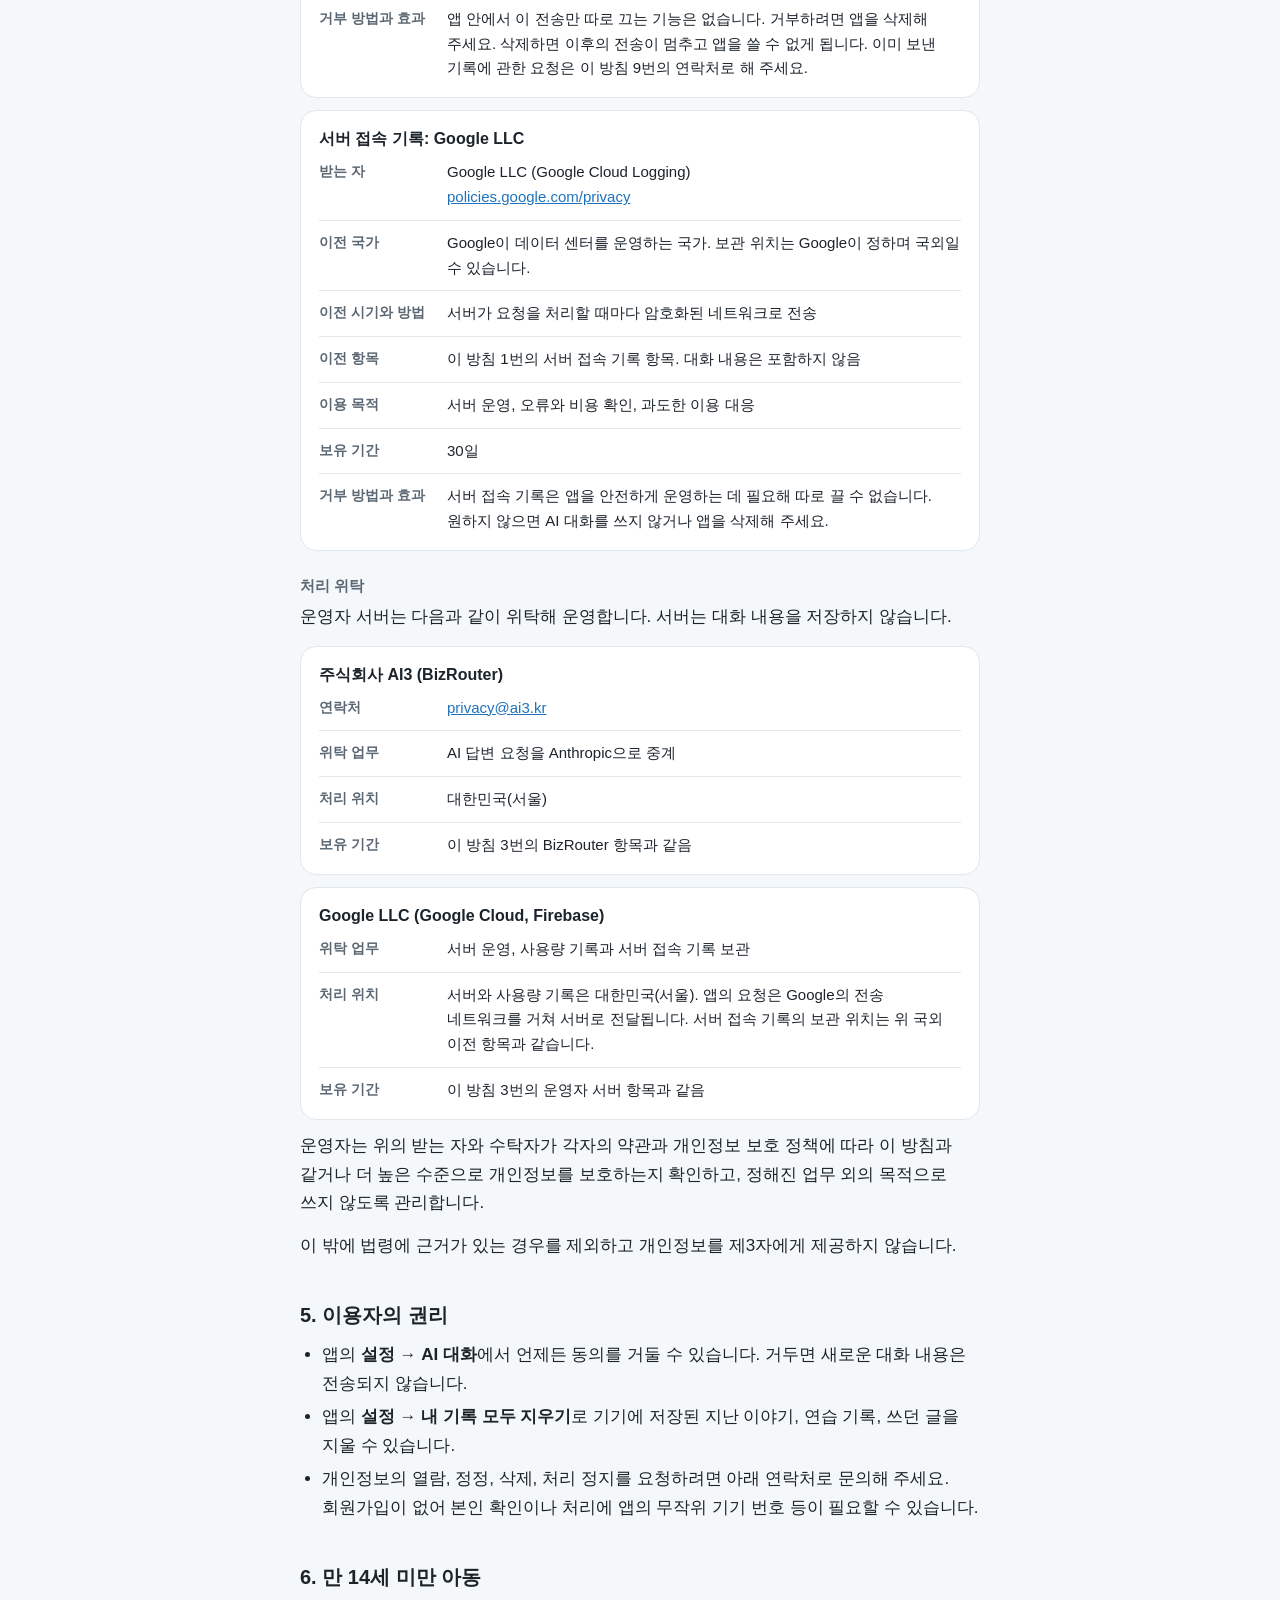
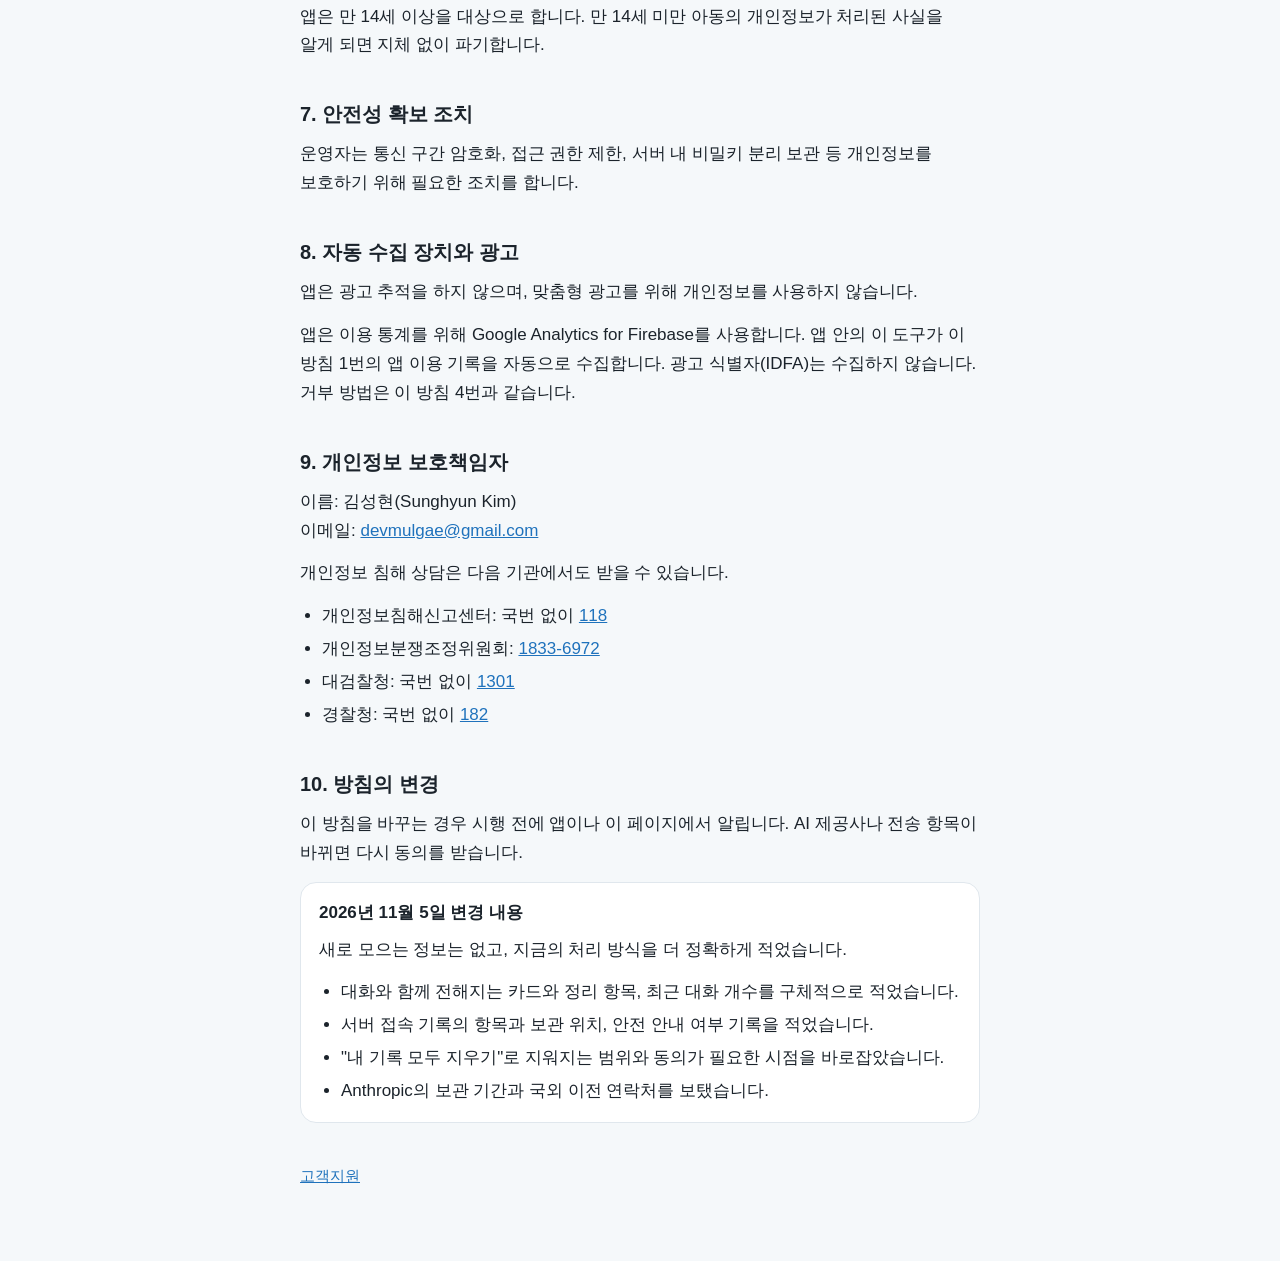
==== commit 27259774: "docs: 개인정보처리방침을 현재 처리 방식에 맞추고 모바일 화면을 개선함 - 전송 항목, 서버 접속 기록과 보관 위치, 기록 삭제 범위, 동의 시점을 바로잡음 - Anthropi" ====
--- a/privacy/index.html
+++ b/privacy/index.html
@@ -2,113 +2,223 @@
 <html lang="ko">
 <head>
 <meta charset="utf-8">
-<meta name="viewport" content="width=device-width, initial-scale=1">
+<meta name="viewport" content="width=device-width, initial-scale=1, viewport-fit=cover">
 <title>Beyond 개인정보처리방침</title>
 <link rel="stylesheet" href="../style.css">
 </head>
 <body>
 <main>
 <h1>Beyond 개인정보처리방침</h1>
-<p class="meta">시행일: 2026년 11월 4일</p>
+<p class="meta">시행일: 2026년 11월 5일</p>
 
 <p>김성현(Sunghyun Kim)(이하 "운영자")는 Beyond 앱(이하 "앱")을 쓰는 분의 개인정보를 소중히 다루며, 「개인정보 보호법」에 따라 다음과 같이 안내합니다.</p>
 
-<div class="card">
+<div class="card summary">
 <strong>핵심 요약</strong>
 <ul>
 <li>회원가입이 없고, 이름·연락처를 받지 않으며 GPS 위치를 쓰지 않아요.</li>
 <li>동의한 경우에만 대화 내용이 AI 답변을 만들기 위해 국내 중계 서비스 BizRouter를 거쳐 미국의 Anthropic으로 전해져요.</li>
 <li>대화 내용은 광고나 AI 학습에 쓰지 않아요.</li>
-<li>앱을 더 낫게 만들려고 어떤 단계까지 썼는지 같은 이용 기록을 Google Analytics(미국)로 보내요. 대화 내용은 포함되지 않아요.</li>
+<li>앱을 더 낫게 만들려고 어떤 단계까지 썼는지 같은 이용 기록을 Google Analytics(미국 등)로 보내요. 대화 내용은 포함되지 않아요.</li>
 <li>지난 이야기와 연습 기록은 내 기기에 저장되고, 앱 설정에서 지울 수 있어요.</li>
 </ul>
 </div>
 
-<h2>1. 처리하는 개인정보와 목적</h2>
-<div class="table"><table>
-<tr><th>항목</th><th>목적</th><th>처리 위치</th></tr>
-<tr><td>대화에 입력한 글, 함께 정리한 이야기, 최근 대화 내용, 연습 관련 내용</td><td>AI 답변과 정리 내용 생성</td><td>운영자 서버, BizRouter, Anthropic</td></tr>
-<tr><td>기기에서 만들어진 무작위 기기 번호(보안 키 번호)와 그 공개 키</td><td>정상 앱 확인, 사용량 관리, 과도한 이용과 오류 대응</td><td>운영자 서버, Apple(App Attest 확인)</td></tr>
-<tr><td>지난 이야기, 연습 기록, 쓰던 글, 동의 상태, 무료 체험 시작 시각</td><td>앱 기능 제공</td><td>이용자의 기기</td></tr>
-<tr><td>구독 상태</td><td>구독 기능 제공, 구매 복원</td><td>Apple, 이용자의 기기</td></tr>
-<tr><td>앱 이용 기록(앱 실행, 이야기 시작·단계·완료·중단, 걸린 시간, 지난 이야기와 연습 화면 사용, 구독 구매 이벤트), 이야기별 무작위 번호, 앱 설치별 무작위 번호, 기기 모델·OS·언어·앱 버전, IP 주소로 추정한 대략적 지역</td><td>서비스 이용 통계와 개선</td><td>Google Analytics</td></tr>
-</table></div>
+<nav class="toc" aria-label="목차">
+<strong>목차</strong>
+<ol>
+<li><a href="#s1">처리하는 개인정보와 목적</a></li>
+<li><a href="#s2">민감할 수 있는 정보</a></li>
+<li><a href="#s3">보유 기간과 파기</a></li>
+<li><a href="#s4">처리 위탁과 국외 이전</a></li>
+<li><a href="#s5">이용자의 권리</a></li>
+<li><a href="#s6">만 14세 미만 아동</a></li>
+<li><a href="#s7">안전성 확보 조치</a></li>
+<li><a href="#s8">자동 수집 장치와 광고</a></li>
+<li><a href="#s9">개인정보 보호책임자</a></li>
+<li><a href="#s10">방침의 변경</a></li>
+</ol>
+</nav>
+
+<h2 id="s1">1. 처리하는 개인정보와 목적</h2>
+<section class="item">
+<h3>대화 내용</h3>
+<dl>
+<div><dt>항목</dt><dd>대화에 입력한 글, 최근 대화 내용(최대 100개), 함께 정리한 이야기, 대화 중 만들어진 카드(알게 된 점·연습 등), 확정한 정리 항목(상황·생각·감정·몸 반응·충동·행동)</dd></div>
+<div><dt>목적</dt><dd>AI 답변과 정리 내용 생성</dd></div>
+<div><dt>처리 위치</dt><dd>운영자 서버, BizRouter, Anthropic</dd></div>
+</dl>
+</section>
+<section class="item">
+<h3>기기 확인 정보</h3>
+<dl>
+<div><dt>항목</dt><dd>기기에서 만들어진 무작위 기기 번호(보안 키 번호)와 그 공개 키</dd></div>
+<div><dt>목적</dt><dd>정상 앱 확인, 사용량 관리, 과도한 이용과 오류 대응</dd></div>
+<div><dt>처리 위치</dt><dd>운영자 서버, Apple(App Attest 확인)</dd></div>
+</dl>
+</section>
+<section class="item">
+<h3>서버 접속 기록</h3>
+<dl>
+<div><dt>항목</dt><dd>서버에 접속할 때 남을 수 있는 IP 주소와 앱·기기 소프트웨어 정보, 요청 번호, 대화 단계, 요청과 응답의 종류, 변환(해시)한 기기 번호, 안전 안내 여부, 처리 결과, 걸린 시간, 사용량</dd></div>
+<div><dt>목적</dt><dd>서버 운영, 오류와 비용 확인, 과도한 이용 대응</dd></div>
+<div><dt>처리 위치</dt><dd>운영자 서버(Google Cloud)</dd></div>
+</dl>
+</section>
+<section class="item">
+<h3>기기에 저장되는 정보</h3>
+<dl>
+<div><dt>항목</dt><dd>지난 이야기, 연습 기록, 쓰던 글, 동의 상태, 앱 설정, 무료 체험 시작 시각, 앱 확인에 쓰는 기기 번호와 보안 키</dd></div>
+<div><dt>목적</dt><dd>앱 기능 제공</dd></div>
+<div><dt>처리 위치</dt><dd>이용자의 기기</dd></div>
+</dl>
+</section>
+<section class="item">
+<h3>구독 상태</h3>
+<dl>
+<div><dt>목적</dt><dd>구독 기능 제공, 구매 복원</dd></div>
+<div><dt>처리 위치</dt><dd>Apple, 이용자의 기기</dd></div>
+</dl>
+</section>
+<section class="item">
+<h3>앱 이용 기록</h3>
+<dl>
+<div><dt>항목</dt><dd>앱 설치와 실행, 사용 시간, 앱·OS 업데이트, 이야기 시작·단계·완료·중단, 걸린 시간, 지난 이야기와 연습 화면 사용, 구독 구매 이벤트, 이야기별 무작위 번호, 앱 설치별 무작위 번호, 기기 모델·OS·언어·앱 버전, IP 주소로 추정한 대략적 지역</dd></div>
+<div><dt>목적</dt><dd>서비스 이용 통계와 개선</dd></div>
+<div><dt>처리 위치</dt><dd>Google Analytics</dd></div>
+</dl>
+</section>
 <p>결제는 Apple이 처리하며, 운영자는 카드 번호 같은 결제 수단 정보를 받지 않습니다.</p>
 
-<h2>2. 민감할 수 있는 정보</h2>
+<h2 id="s2">2. 민감할 수 있는 정보</h2>
 <p>대화에는 마음이나 건강에 관한 내용이 담길 수 있습니다. 운영자는 앱 안에서 별도로 동의를 받은 경우에만 이 내용을 처리합니다. 다른 사람의 이야기를 할 때는 실명 대신 '친구', 'A'처럼 적어 주세요. 주민등록번호, 계좌번호처럼 대화에 필요 없는 정보는 입력하지 마세요.</p>
-
-<h2>3. 보유 기간과 파기</h2>
-<ul>
-<li><strong>기기에 저장된 기록:</strong> 이용자가 앱 설정의 "내 기록 모두 지우기"를 누르거나 앱을 삭제할 때까지 보관합니다. 무료 체험 시작 시각은 체험을 한 번만 제공하기 위해 앱을 삭제한 뒤에도 기기의 키체인에 남을 수 있습니다.</li>
-<li><strong>운영자 서버:</strong> 대화 내용은 답변을 만든 뒤 저장하지 않습니다. 기기 번호는 변환(해시)해서 다루며, 시간별·일별 사용 횟수 기록은 약 4일 안에 자동으로 지웁니다. 정상 앱 확인에 쓰는 보안 키 정보는 마지막 사용 후 약 90일이 지나면 자동으로 지웁니다. 처리 결과, 걸린 시간, 사용량처럼 대화 내용이 없는 서버 로그는 30일 동안 보관합니다.</li>
-<li><strong>Google Analytics:</strong> 앱 이용 기록은 수집한 날로부터 14개월이 지나면 자동으로 지웁니다. 개인을 알아볼 수 없게 합산한 통계는 그 뒤에도 남을 수 있습니다.</li>
-<li><strong>BizRouter:</strong> 대화 내용은 저장하지 않도록 설정해 사용합니다. 모델 이름, 토큰 수, 요금, 응답 시간처럼 대화 내용이 아닌 처리 기록은 정산 근거로 보관되며, 재시도 같은 요청 처리 기록은 90일 동안 보관됩니다.</li>
-<li><strong>Anthropic:</strong> 입력과 출력은 받은 날 또는 만든 날로부터 30일 안에 삭제됩니다. 다만 Anthropic의 이용 정책 위반으로 분류된 내용은 최대 2년까지 보관될 수 있습니다.</li>
-</ul>
+<p>안전을 위해 앱과 서버가 입력한 글에서 자살·자해와 관련된 표현을 자동으로 살펴보고, 해당하면 상담 전화 안내를 보여 드립니다. 서버에서 안내한 경우 그 여부가 서버 접속 기록에 남습니다. 글 자체는 남지 않습니다.</p>
+
+<h2 id="s3">3. 보유 기간과 파기</h2>
+<section class="item">
+<h3>기기에 저장된 기록</h3>
+<p>지난 이야기, 연습 기록, 쓰던 글은 앱 설정의 "내 기록 모두 지우기"를 누르거나 앱을 삭제할 때까지 보관합니다. 동의 상태, 앱 설정, 기기 번호와 보안 키는 "내 기록 모두 지우기"로 지워지지 않으며 앱을 삭제할 때까지 보관합니다. 동의 상태는 설정에서 동의를 거두면 지워집니다. 무료 체험 시작 시각은 체험을 한 번만 제공하기 위해 앱을 삭제한 뒤에도 기기의 키체인에 남을 수 있습니다.</p>
+</section>
+<section class="item">
+<h3>운영자 서버</h3>
+<p>대화 내용은 답변을 만든 뒤 저장하지 않습니다. 기기 번호는 변환(해시)해서 다루며, 시간별·일별 사용 횟수 기록은 약 4일 안에 자동으로 지웁니다. 정상 앱 확인에 쓰는 보안 키 정보는 마지막 사용 후 약 90일이 지나면 자동으로 지웁니다. 서버 접속 기록은 30일 동안 보관합니다.</p>
+</section>
+<section class="item">
+<h3>Google Analytics</h3>
+<p>앱 이용 기록은 수집한 날로부터 14개월이 지나면 자동으로 지웁니다. 개인을 알아볼 수 없게 합산한 통계는 그 뒤에도 남을 수 있습니다.</p>
+</section>
+<section class="item">
+<h3>BizRouter</h3>
+<p>대화 내용은 저장하지 않도록 설정해 사용합니다. 모델 이름, 토큰 수, 요금, 응답 시간처럼 대화 내용이 아닌 처리 기록은 정산 근거로 보관되며, 재시도 같은 요청 처리 기록은 90일 동안 보관됩니다.</p>
+</section>
+<section class="item">
+<h3>Anthropic</h3>
+<p>입력과 출력은 받은 날 또는 만든 날로부터 30일 안에 삭제됩니다. 다만 Anthropic의 이용 정책 위반으로 분류된 내용은 최대 2년, 그 분류 점수는 최대 7년까지 보관될 수 있습니다.</p>
+</section>
 <p>법령에 따라 보관해야 하는 정보는 그 기간 동안 보관합니다. 전자적 파일은 복구할 수 없는 방법으로 파기합니다.</p>
 
-<h2>4. 개인정보 처리 위탁과 국외 이전</h2>
-<p>대화 내용은 이용자가 앱에서 동의한 경우에만 다음과 같이 국외로 이전합니다. 이전에 동의하지 않아도 앱을 둘러보고 지난 기록을 볼 수 있지만, 새로 AI와 대화할 수는 없습니다.</p>
-<div class="table"><table>
-<tr><th>받는 자</th><th>Anthropic, PBC (<a href="https://privacy.claude.com">privacy.claude.com</a>)</th></tr>
-<tr><th>이전 국가</th><td>미국</td></tr>
-<tr><th>이전 시기와 방법</th><td>대화를 보낼 때마다 암호화된 네트워크로 전송</td></tr>
-<tr><th>이전 항목</th><td>대화에 입력한 글, 함께 정리한 이야기, 최근 대화 내용, 연습 관련 내용</td></tr>
-<tr><th>이용 목적</th><td>AI 답변과 정리 내용 생성</td></tr>
-<tr><th>보유 기간</th><td>이 방침 3번의 Anthropic 항목과 같음</td></tr>
-</table></div>
-<p>앱 이용 기록은 AI 대화 동의와 관계없이 앱을 쓰는 동안 다음과 같이 국외로 이전합니다.</p>
-<div class="table"><table>
-<tr><th>받는 자</th><th>Google LLC (Google Analytics for Firebase, <a href="https://policies.google.com/privacy">policies.google.com/privacy</a>)</th></tr>
-<tr><th>이전 국가</th><td>미국 등 Google이 데이터 센터를 운영하는 국가</td></tr>
-<tr><th>이전 시기와 방법</th><td>앱을 쓰는 동안 수시로 암호화된 네트워크로 전송</td></tr>
-<tr><th>이전 항목</th><td>이 방침 1번의 앱 이용 기록 항목. 대화에 입력한 글, 정리한 이야기, 카드 내용은 포함하지 않음</td></tr>
-<tr><th>이용 목적</th><td>서비스 이용 통계와 개선</td></tr>
-<tr><th>보유 기간</th><td>이 방침 3번의 Google Analytics 항목과 같음</td></tr>
-<tr><th>거부 방법과 효과</th><td>앱 안에서 이 전송만 따로 끄는 기능은 없습니다. 거부하려면 앱을 삭제해 주세요. 삭제하면 이후의 전송이 멈추고 앱을 쓸 수 없게 됩니다. 이미 보낸 기록에 관한 요청은 이 방침 9번의 연락처로 해 주세요.</td></tr>
-</table></div>
+<h2 id="s4">4. 개인정보 처리 위탁과 국외 이전</h2>
+<h3 class="group">국외 이전</h3>
+<p>대화 내용은 이용자가 앱에서 동의한 경우에만 국외로 이전합니다. 앱 이용 기록은 AI 대화 동의와 관계없이 앱을 쓰는 동안 국외로 이전합니다.</p>
+<section class="item">
+<h3>대화 내용: Anthropic, PBC</h3>
+<dl>
+<div><dt>받는 자</dt><dd>Anthropic, PBC<br><a href="mailto:privacy@anthropic.com">privacy@anthropic.com</a>, <a href="https://privacy.claude.com">privacy.claude.com</a></dd></div>
+<div><dt>이전 국가</dt><dd>미국</dd></div>
+<div><dt>이전 시기와 방법</dt><dd>대화를 보낼 때마다 암호화된 네트워크로 전송</dd></div>
+<div><dt>이전 항목</dt><dd>대화에 입력한 글, 최근 대화 내용(최대 100개), 함께 정리한 이야기, 대화 중 만들어진 카드(알게 된 점·연습 등), 확정한 정리 항목(상황·생각·감정·몸 반응·충동·행동)</dd></div>
+<div><dt>이용 목적</dt><dd>AI 답변과 정리 내용 생성</dd></div>
+<div><dt>보유 기간</dt><dd>이 방침 3번의 Anthropic 항목과 같음</dd></div>
+<div><dt>거부 방법과 효과</dt><dd>앱의 설정 → AI 대화에서 동의를 거두면 새로운 대화 내용은 전송되지 않습니다. 동의하지 않으면 AI와 대화할 수 없습니다. 처음 설치해 실행하면 동의 화면이 나오고, 동의해야 대화를 시작할 수 있습니다. 재설치 등으로 이 화면을 건너뛴 경우에는 대화를 열거나 시작할 때 동의를 받습니다. 동의를 거둔 뒤에도 앱의 홈과 지난 이야기 목록은 볼 수 있지만, 지난 기록을 열거나 새 이야기를 시작할 때는 다시 동의가 필요할 수 있습니다.</dd></div>
+</dl>
+</section>
+<section class="item">
+<h3>앱 이용 기록: Google LLC</h3>
+<dl>
+<div><dt>받는 자</dt><dd>Google LLC (Google Analytics for Firebase)<br><a href="https://policies.google.com/privacy">policies.google.com/privacy</a></dd></div>
+<div><dt>이전 국가</dt><dd>미국 등 Google이 데이터 센터를 운영하는 국가</dd></div>
+<div><dt>이전 시기와 방법</dt><dd>앱을 쓰는 동안 수시로 암호화된 네트워크로 전송</dd></div>
+<div><dt>이전 항목</dt><dd>이 방침 1번의 앱 이용 기록 항목. 대화에 입력한 글, 정리한 이야기, 카드 내용은 포함하지 않음</dd></div>
+<div><dt>이용 목적</dt><dd>서비스 이용 통계와 개선</dd></div>
+<div><dt>보유 기간</dt><dd>이 방침 3번의 Google Analytics 항목과 같음</dd></div>
+<div><dt>거부 방법과 효과</dt><dd>앱 안에서 이 전송만 따로 끄는 기능은 없습니다. 거부하려면 앱을 삭제해 주세요. 삭제하면 이후의 전송이 멈추고 앱을 쓸 수 없게 됩니다. 이미 보낸 기록에 관한 요청은 이 방침 9번의 연락처로 해 주세요.</dd></div>
+</dl>
+</section>
+<section class="item">
+<h3>서버 접속 기록: Google LLC</h3>
+<dl>
+<div><dt>받는 자</dt><dd>Google LLC (Google Cloud Logging)<br><a href="https://policies.google.com/privacy">policies.google.com/privacy</a></dd></div>
+<div><dt>이전 국가</dt><dd>Google이 데이터 센터를 운영하는 국가. 보관 위치는 Google이 정하며 국외일 수 있습니다.</dd></div>
+<div><dt>이전 시기와 방법</dt><dd>서버가 요청을 처리할 때마다 암호화된 네트워크로 전송</dd></div>
+<div><dt>이전 항목</dt><dd>이 방침 1번의 서버 접속 기록 항목. 대화 내용은 포함하지 않음</dd></div>
+<div><dt>이용 목적</dt><dd>서버 운영, 오류와 비용 확인, 과도한 이용 대응</dd></div>
+<div><dt>보유 기간</dt><dd>30일</dd></div>
+<div><dt>거부 방법과 효과</dt><dd>서버 접속 기록은 앱을 안전하게 운영하는 데 필요해 따로 끌 수 없습니다. 원하지 않으면 AI 대화를 쓰지 않거나 앱을 삭제해 주세요.</dd></div>
+</dl>
+</section>
+<h3 class="group">처리 위탁</h3>
 <p>운영자 서버는 다음과 같이 위탁해 운영합니다. 서버는 대화 내용을 저장하지 않습니다.</p>
-<div class="table"><table>
-<tr><th>수탁자</th><th>주식회사 AI3 (BizRouter)</th></tr>
-<tr><th>위탁 업무</th><td>AI 답변 요청을 Anthropic으로 중계</td></tr>
-<tr><th>처리 위치</th><td>대한민국(서울)</td></tr>
-<tr><th>보유 기간</th><td>이 방침 3번의 BizRouter 항목과 같음</td></tr>
-</table></div>
-<div class="table"><table>
-<tr><th>수탁자</th><th>Google LLC (Google Cloud, Firebase)</th></tr>
-<tr><th>위탁 업무</th><td>서버 운영, 사용량 기록과 서버 로그 보관</td></tr>
-<tr><th>처리 위치</th><td>대한민국(서울). 앱의 요청은 Google의 전송 네트워크를 거쳐 서버로 전달됩니다.</td></tr>
-<tr><th>보유 기간</th><td>이 방침 3번의 운영자 서버 항목과 같음</td></tr>
-</table></div>
+<section class="item">
+<h3>주식회사 AI3 (BizRouter)</h3>
+<dl>
+<div><dt>연락처</dt><dd><a href="mailto:privacy@ai3.kr">privacy@ai3.kr</a></dd></div>
+<div><dt>위탁 업무</dt><dd>AI 답변 요청을 Anthropic으로 중계</dd></div>
+<div><dt>처리 위치</dt><dd>대한민국(서울)</dd></div>
+<div><dt>보유 기간</dt><dd>이 방침 3번의 BizRouter 항목과 같음</dd></div>
+</dl>
+</section>
+<section class="item">
+<h3>Google LLC (Google Cloud, Firebase)</h3>
+<dl>
+<div><dt>위탁 업무</dt><dd>서버 운영, 사용량 기록과 서버 접속 기록 보관</dd></div>
+<div><dt>처리 위치</dt><dd>서버와 사용량 기록은 대한민국(서울). 앱의 요청은 Google의 전송 네트워크를 거쳐 서버로 전달됩니다. 서버 접속 기록의 보관 위치는 위 국외 이전 항목과 같습니다.</dd></div>
+<div><dt>보유 기간</dt><dd>이 방침 3번의 운영자 서버 항목과 같음</dd></div>
+</dl>
+</section>
 <p>운영자는 위의 받는 자와 수탁자가 각자의 약관과 개인정보 보호 정책에 따라 이 방침과 같거나 더 높은 수준으로 개인정보를 보호하는지 확인하고, 정해진 업무 외의 목적으로 쓰지 않도록 관리합니다.</p>
 <p>이 밖에 법령에 근거가 있는 경우를 제외하고 개인정보를 제3자에게 제공하지 않습니다.</p>
 
-<h2>5. 이용자의 권리</h2>
+<h2 id="s5">5. 이용자의 권리</h2>
 <ul>
 <li>앱의 <strong>설정 → AI 대화</strong>에서 언제든 동의를 거둘 수 있습니다. 거두면 새로운 대화 내용은 전송되지 않습니다.</li>
-<li>앱의 <strong>설정 → 내 기록 모두 지우기</strong>로 기기에 저장된 기록을 지울 수 있습니다.</li>
+<li>앱의 <strong>설정 → 내 기록 모두 지우기</strong>로 기기에 저장된 지난 이야기, 연습 기록, 쓰던 글을 지울 수 있습니다.</li>
 <li>개인정보의 열람, 정정, 삭제, 처리 정지를 요청하려면 아래 연락처로 문의해 주세요. 회원가입이 없어 본인 확인이나 처리에 앱의 무작위 기기 번호 등이 필요할 수 있습니다.</li>
 </ul>
 
-<h2>6. 만 14세 미만 아동</h2>
+<h2 id="s6">6. 만 14세 미만 아동</h2>
 <p>앱은 만 14세 이상을 대상으로 합니다. 만 14세 미만 아동의 개인정보가 처리된 사실을 알게 되면 지체 없이 파기합니다.</p>
 
-<h2>7. 안전성 확보 조치</h2>
+<h2 id="s7">7. 안전성 확보 조치</h2>
 <p>운영자는 통신 구간 암호화, 접근 권한 제한, 서버 내 비밀키 분리 보관 등 개인정보를 보호하기 위해 필요한 조치를 합니다.</p>
 
-<h2>8. 자동 수집 장치와 광고</h2>
+<h2 id="s8">8. 자동 수집 장치와 광고</h2>
 <p>앱은 광고 추적을 하지 않으며, 맞춤형 광고를 위해 개인정보를 사용하지 않습니다.</p>
 <p>앱은 이용 통계를 위해 Google Analytics for Firebase를 사용합니다. 앱 안의 이 도구가 이 방침 1번의 앱 이용 기록을 자동으로 수집합니다. 광고 식별자(IDFA)는 수집하지 않습니다. 거부 방법은 이 방침 4번과 같습니다.</p>
 
-<h2>9. 개인정보 보호책임자</h2>
+<h2 id="s9">9. 개인정보 보호책임자</h2>
 <p>이름: 김성현(Sunghyun Kim)<br>이메일: <a href="mailto:devmulgae@gmail.com">devmulgae@gmail.com</a></p>
-<p>개인정보 침해 상담은 개인정보침해신고센터(국번 없이 118), 개인정보분쟁조정위원회(1833-6972)에서도 받을 수 있습니다.</p>
-
-<h2>10. 방침의 변경</h2>
+<p>개인정보 침해 상담은 다음 기관에서도 받을 수 있습니다.</p>
+<ul>
+<li>개인정보침해신고센터: 국번 없이 <a href="tel:118">118</a></li>
+<li>개인정보분쟁조정위원회: <a href="tel:18336972">1833-6972</a></li>
+<li>대검찰청: 국번 없이 <a href="tel:1301">1301</a></li>
+<li>경찰청: 국번 없이 <a href="tel:182">182</a></li>
+</ul>
+
+<h2 id="s10">10. 방침의 변경</h2>
 <p>이 방침을 바꾸는 경우 시행 전에 앱이나 이 페이지에서 알립니다. AI 제공사나 전송 항목이 바뀌면 다시 동의를 받습니다.</p>
-
-<nav><a href="../support/">고객지원</a></nav>
+<div class="card">
+<strong>2026년 11월 5일 변경 내용</strong>
+<p>새로 모으는 정보는 없고, 지금의 처리 방식을 더 정확하게 적었습니다.</p>
+<ul>
+<li>대화와 함께 전해지는 카드와 정리 항목, 최근 대화 개수를 구체적으로 적었습니다.</li>
+<li>서버 접속 기록의 항목과 보관 위치, 안전 안내 여부 기록을 적었습니다.</li>
+<li>"내 기록 모두 지우기"로 지워지는 범위와 동의가 필요한 시점을 바로잡았습니다.</li>
+<li>Anthropic의 보관 기간과 국외 이전 연락처를 보탰습니다.</li>
+</ul>
+</div>
+
+<nav class="footer"><a href="../support/">고객지원</a></nav>
 </main>
 </body>
 </html>
--- a/style.css
+++ b/style.css
@@ -18,32 +18,56 @@
   }
 }
 * { box-sizing: border-box; }
+html { -webkit-text-size-adjust: 100%; text-size-adjust: 100%; scroll-behavior: smooth; }
 body {
   margin: 0;
   background: var(--canvas);
   color: var(--text);
   font-family: -apple-system, BlinkMacSystemFont, "Apple SD Gothic Neo", "Noto Sans KR", sans-serif;
-  font-size: 17px;
+  font-size: 16px;
   line-height: 1.7;
   word-break: keep-all;
   overflow-wrap: anywhere;
 }
-main { max-width: 720px; margin: 0 auto; padding: 48px 20px 72px; }
-h1 { font-size: 30px; line-height: 1.3; margin: 0 0 8px; }
-h2 { font-size: 20px; line-height: 1.4; margin: 40px 0 10px; }
-p, ul { margin: 0 0 14px; }
-ul { padding-left: 22px; }
+main {
+  max-width: 720px;
+  margin: 0 auto;
+  padding: 32px max(20px, env(safe-area-inset-right)) calc(56px + env(safe-area-inset-bottom)) max(20px, env(safe-area-inset-left));
+}
+h1 { font-size: 26px; line-height: 1.3; margin: 0 0 8px; }
+h2 { font-size: 20px; line-height: 1.4; margin: 40px 0 12px; scroll-margin-top: 16px; }
+h3 { font-size: 16px; line-height: 1.45; margin: 0 0 10px; }
+h3.group { color: var(--muted); font-size: 15px; margin: 24px 0 6px; }
+p, ul, ol { margin: 0 0 14px; }
+ul, ol { padding-left: 22px; }
+li + li { margin-top: 4px; }
 a { color: var(--accent); }
-.meta { color: var(--muted); font-size: 15px; margin-bottom: 28px; }
-.card {
+.meta { color: var(--muted); font-size: 15px; margin-bottom: 24px; }
+.card, .item {
   background: var(--surface);
   border: 1px solid var(--border);
   border-radius: 16px;
-  padding: 18px 20px;
-  margin: 16px 0;
+  padding: 16px 18px;
+  margin: 12px 0;
 }
-.table { overflow-x: auto; }
-table { width: 100%; min-width: 480px; border-collapse: collapse; font-size: 15px; }
-th, td { border: 1px solid var(--border); padding: 10px 12px; text-align: left; vertical-align: top; }
-th { background: var(--surface); }
-nav { margin-top: 40px; color: var(--muted); font-size: 15px; }
+.card > :last-child, .item > :last-child, .card ul:last-child { margin-bottom: 0; }
+.card > strong { display: block; margin-bottom: 8px; }
+.toc { margin: 20px 0 8px; font-size: 15px; }
+.toc > strong { display: block; color: var(--muted); margin-bottom: 4px; }
+.toc ol { margin: 0; padding-left: 26px; }
+.toc li { margin-top: 0; }
+.toc a { display: block; padding: 5px 0; text-decoration: none; }
+dl { margin: 0; }
+dl > div { padding: 10px 0; border-top: 1px solid var(--border); }
+dl > div:first-child { padding-top: 0; border-top: 0; }
+dl > div:last-child { padding-bottom: 0; }
+dt { color: var(--muted); font-size: 14px; font-weight: 600; line-height: 1.5; margin-bottom: 2px; }
+dd { margin: 0; font-size: 15px; line-height: 1.65; }
+@media (min-width: 640px) {
+  body { font-size: 17px; }
+  main { padding-top: 48px; padding-bottom: 72px; }
+  h1 { font-size: 30px; }
+  dl > div { display: grid; grid-template-columns: 112px 1fr; column-gap: 16px; }
+  dt { margin-bottom: 0; line-height: 1.65; }
+}
+nav.footer { margin-top: 40px; color: var(--muted); font-size: 15px; }
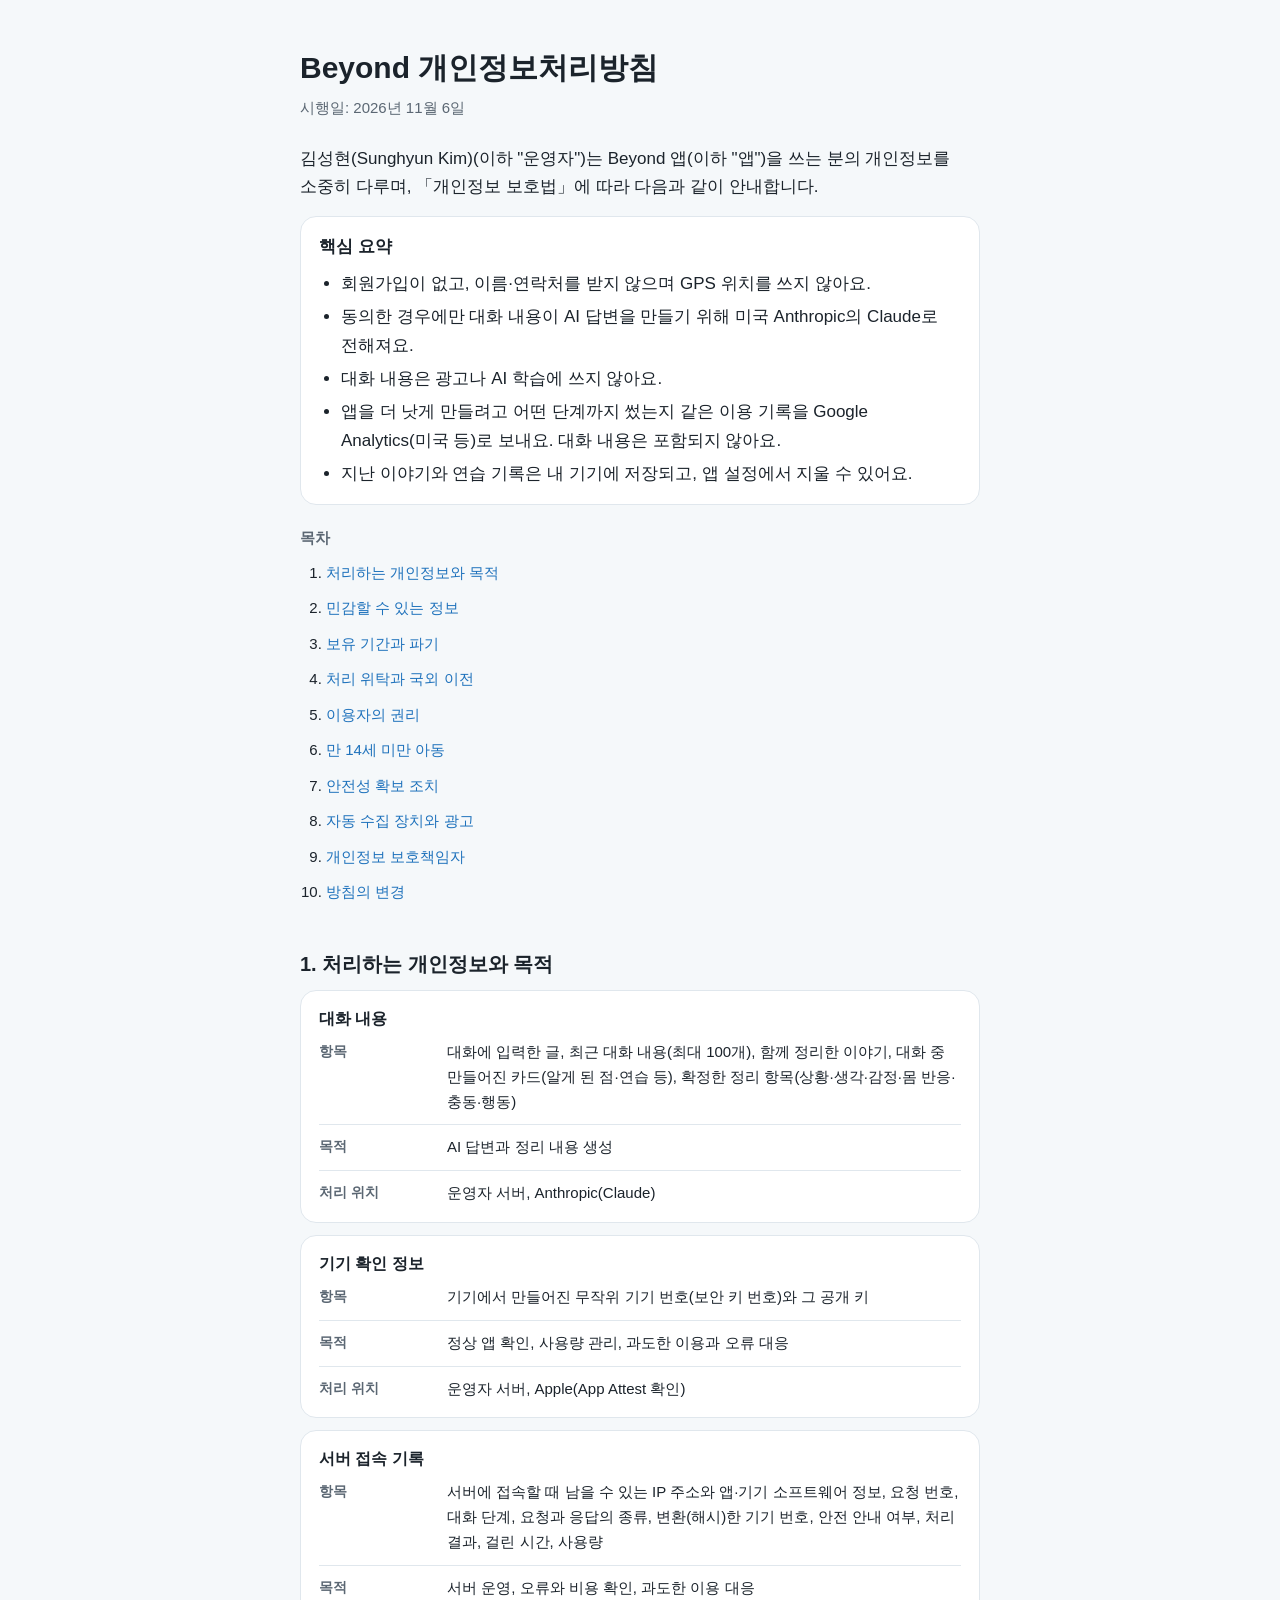
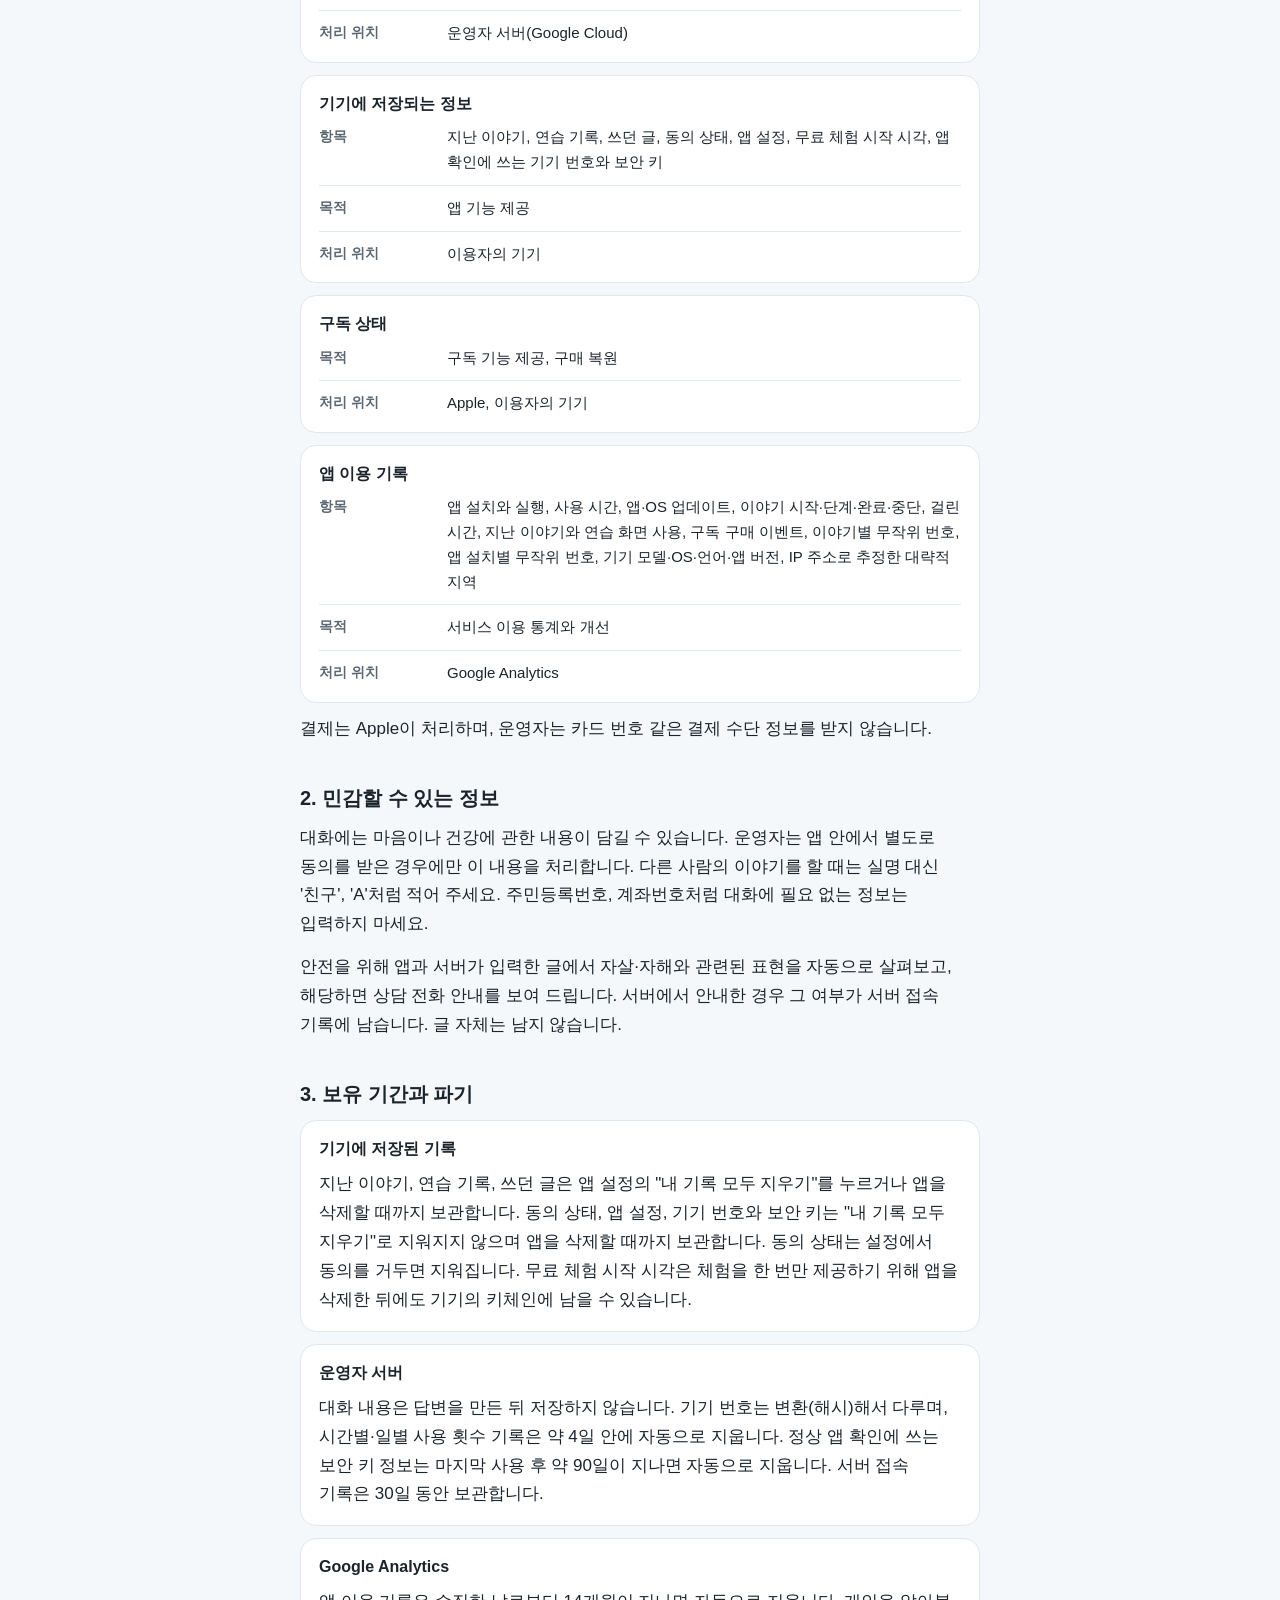
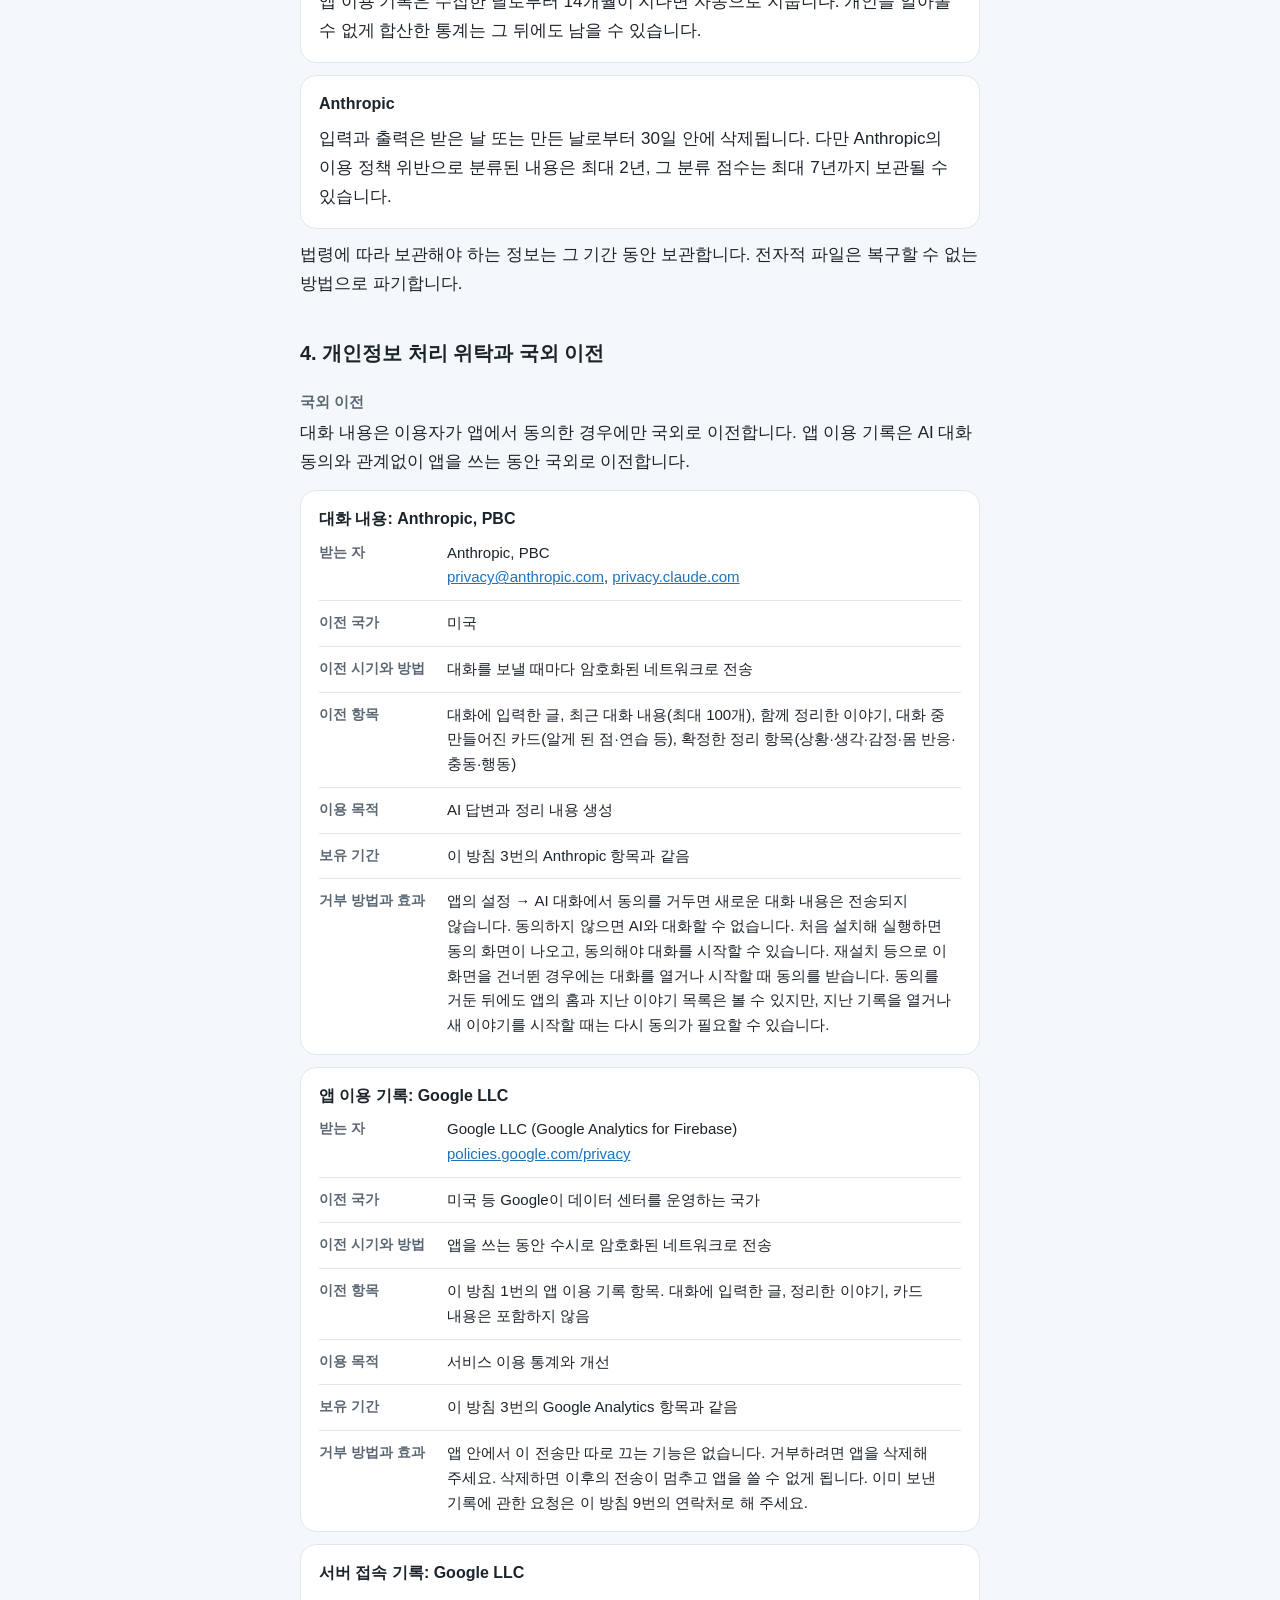
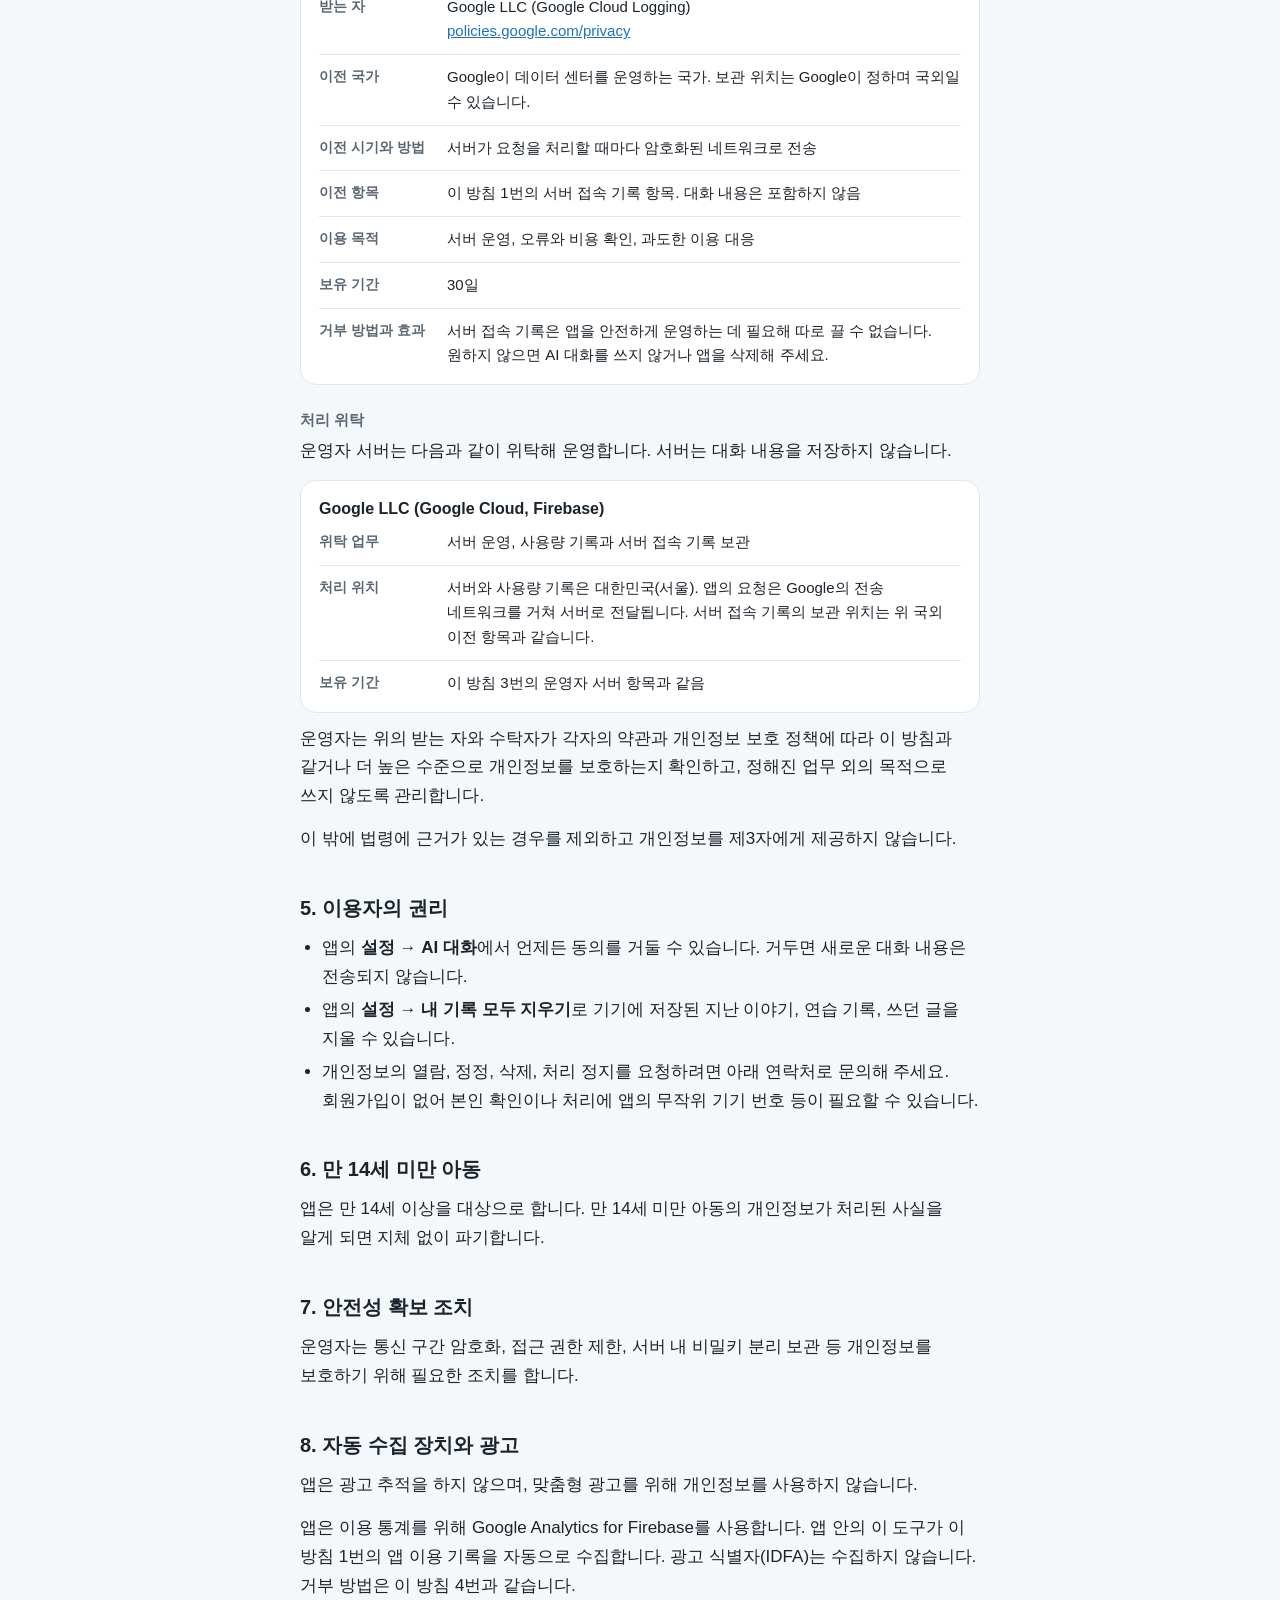
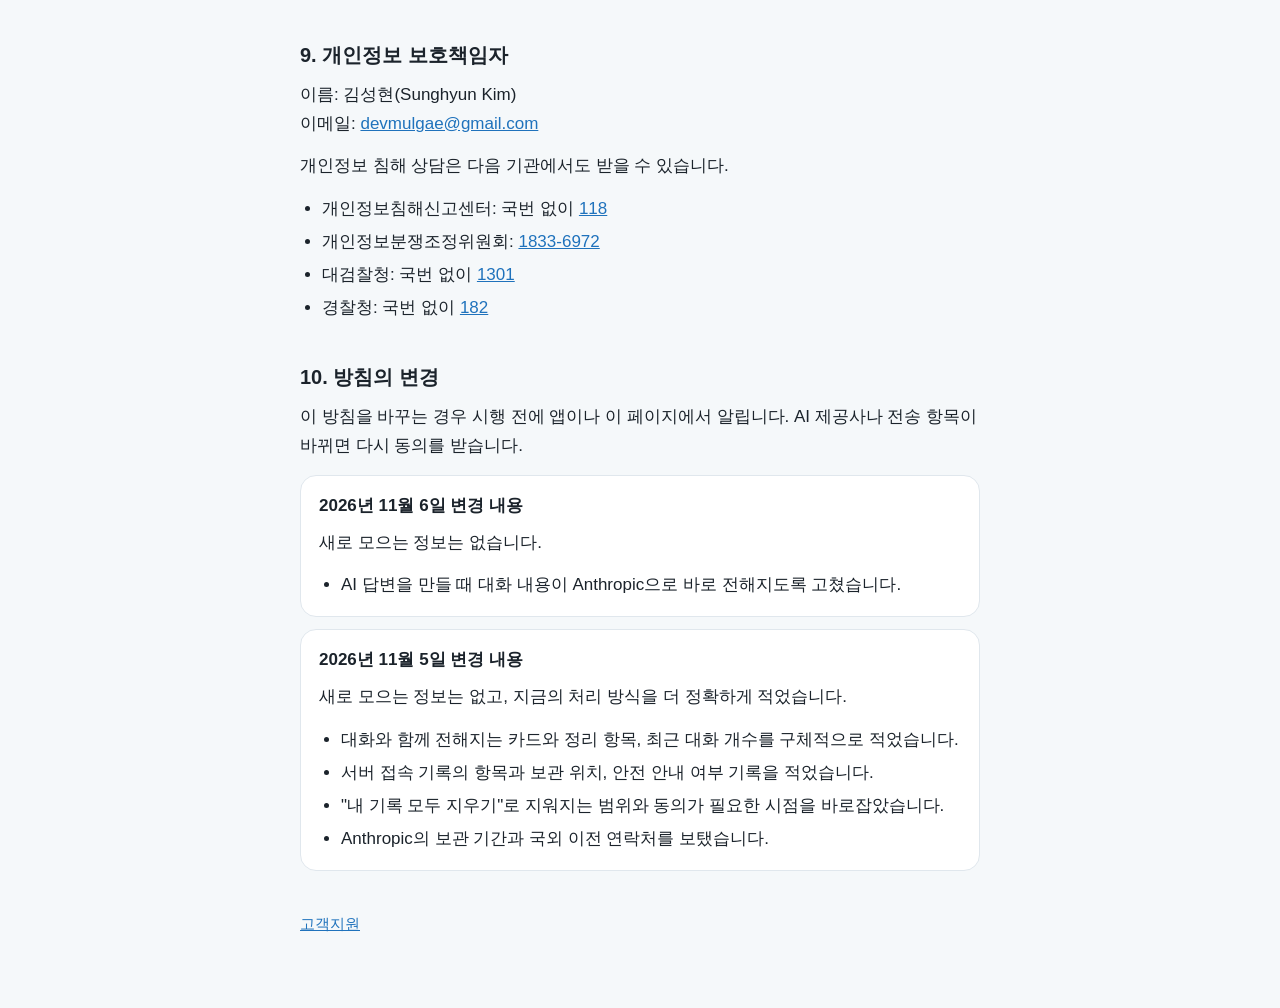
==== commit 37a626c8: "docs: 개인정보처리방침을 Claude로 바로 전하는 방식에 맞춤 Co-Authored-By: Claude Opus 5.5 <noreply@anthropic.com>" ====
--- a/privacy/index.html
+++ b/privacy/index.html
@@ -9,7 +9,7 @@
 <body>
 <main>
 <h1>Beyond 개인정보처리방침</h1>
-<p class="meta">시행일: 2026년 11월 5일</p>
+<p class="meta">시행일: 2026년 11월 6일</p>
 
 <p>김성현(Sunghyun Kim)(이하 "운영자")는 Beyond 앱(이하 "앱")을 쓰는 분의 개인정보를 소중히 다루며, 「개인정보 보호법」에 따라 다음과 같이 안내합니다.</p>
 
@@ -17,7 +17,7 @@
 <strong>핵심 요약</strong>
 <ul>
 <li>회원가입이 없고, 이름·연락처를 받지 않으며 GPS 위치를 쓰지 않아요.</li>
-<li>동의한 경우에만 대화 내용이 AI 답변을 만들기 위해 국내 중계 서비스 BizRouter를 거쳐 미국의 Anthropic으로 전해져요.</li>
+<li>동의한 경우에만 대화 내용이 AI 답변을 만들기 위해 미국 Anthropic의 Claude로 전해져요.</li>
 <li>대화 내용은 광고나 AI 학습에 쓰지 않아요.</li>
 <li>앱을 더 낫게 만들려고 어떤 단계까지 썼는지 같은 이용 기록을 Google Analytics(미국 등)로 보내요. 대화 내용은 포함되지 않아요.</li>
 <li>지난 이야기와 연습 기록은 내 기기에 저장되고, 앱 설정에서 지울 수 있어요.</li>
@@ -46,7 +46,7 @@
 <dl>
 <div><dt>항목</dt><dd>대화에 입력한 글, 최근 대화 내용(최대 100개), 함께 정리한 이야기, 대화 중 만들어진 카드(알게 된 점·연습 등), 확정한 정리 항목(상황·생각·감정·몸 반응·충동·행동)</dd></div>
 <div><dt>목적</dt><dd>AI 답변과 정리 내용 생성</dd></div>
-<div><dt>처리 위치</dt><dd>운영자 서버, BizRouter, Anthropic</dd></div>
+<div><dt>처리 위치</dt><dd>운영자 서버, Anthropic(Claude)</dd></div>
 </dl>
 </section>
 <section class="item">
@@ -106,10 +106,6 @@
 <section class="item">
 <h3>Google Analytics</h3>
 <p>앱 이용 기록은 수집한 날로부터 14개월이 지나면 자동으로 지웁니다. 개인을 알아볼 수 없게 합산한 통계는 그 뒤에도 남을 수 있습니다.</p>
-</section>
-<section class="item">
-<h3>BizRouter</h3>
-<p>대화 내용은 저장하지 않도록 설정해 사용합니다. 모델 이름, 토큰 수, 요금, 응답 시간처럼 대화 내용이 아닌 처리 기록은 정산 근거로 보관되며, 재시도 같은 요청 처리 기록은 90일 동안 보관됩니다.</p>
 </section>
 <section class="item">
 <h3>Anthropic</h3>
@@ -159,15 +155,6 @@
 <h3 class="group">처리 위탁</h3>
 <p>운영자 서버는 다음과 같이 위탁해 운영합니다. 서버는 대화 내용을 저장하지 않습니다.</p>
 <section class="item">
-<h3>주식회사 AI3 (BizRouter)</h3>
-<dl>
-<div><dt>연락처</dt><dd><a href="mailto:privacy@ai3.kr">privacy@ai3.kr</a></dd></div>
-<div><dt>위탁 업무</dt><dd>AI 답변 요청을 Anthropic으로 중계</dd></div>
-<div><dt>처리 위치</dt><dd>대한민국(서울)</dd></div>
-<div><dt>보유 기간</dt><dd>이 방침 3번의 BizRouter 항목과 같음</dd></div>
-</dl>
-</section>
-<section class="item">
 <h3>Google LLC (Google Cloud, Firebase)</h3>
 <dl>
 <div><dt>위탁 업무</dt><dd>서버 운영, 사용량 기록과 서버 접속 기록 보관</dd></div>
@@ -208,6 +195,13 @@
 <h2 id="s10">10. 방침의 변경</h2>
 <p>이 방침을 바꾸는 경우 시행 전에 앱이나 이 페이지에서 알립니다. AI 제공사나 전송 항목이 바뀌면 다시 동의를 받습니다.</p>
 <div class="card">
+<strong>2026년 11월 6일 변경 내용</strong>
+<p>새로 모으는 정보는 없습니다.</p>
+<ul>
+<li>AI 답변을 만들 때 대화 내용이 Anthropic으로 바로 전해지도록 고쳤습니다.</li>
+</ul>
+</div>
+<div class="card">
 <strong>2026년 11월 5일 변경 내용</strong>
 <p>새로 모으는 정보는 없고, 지금의 처리 방식을 더 정확하게 적었습니다.</p>
 <ul>
